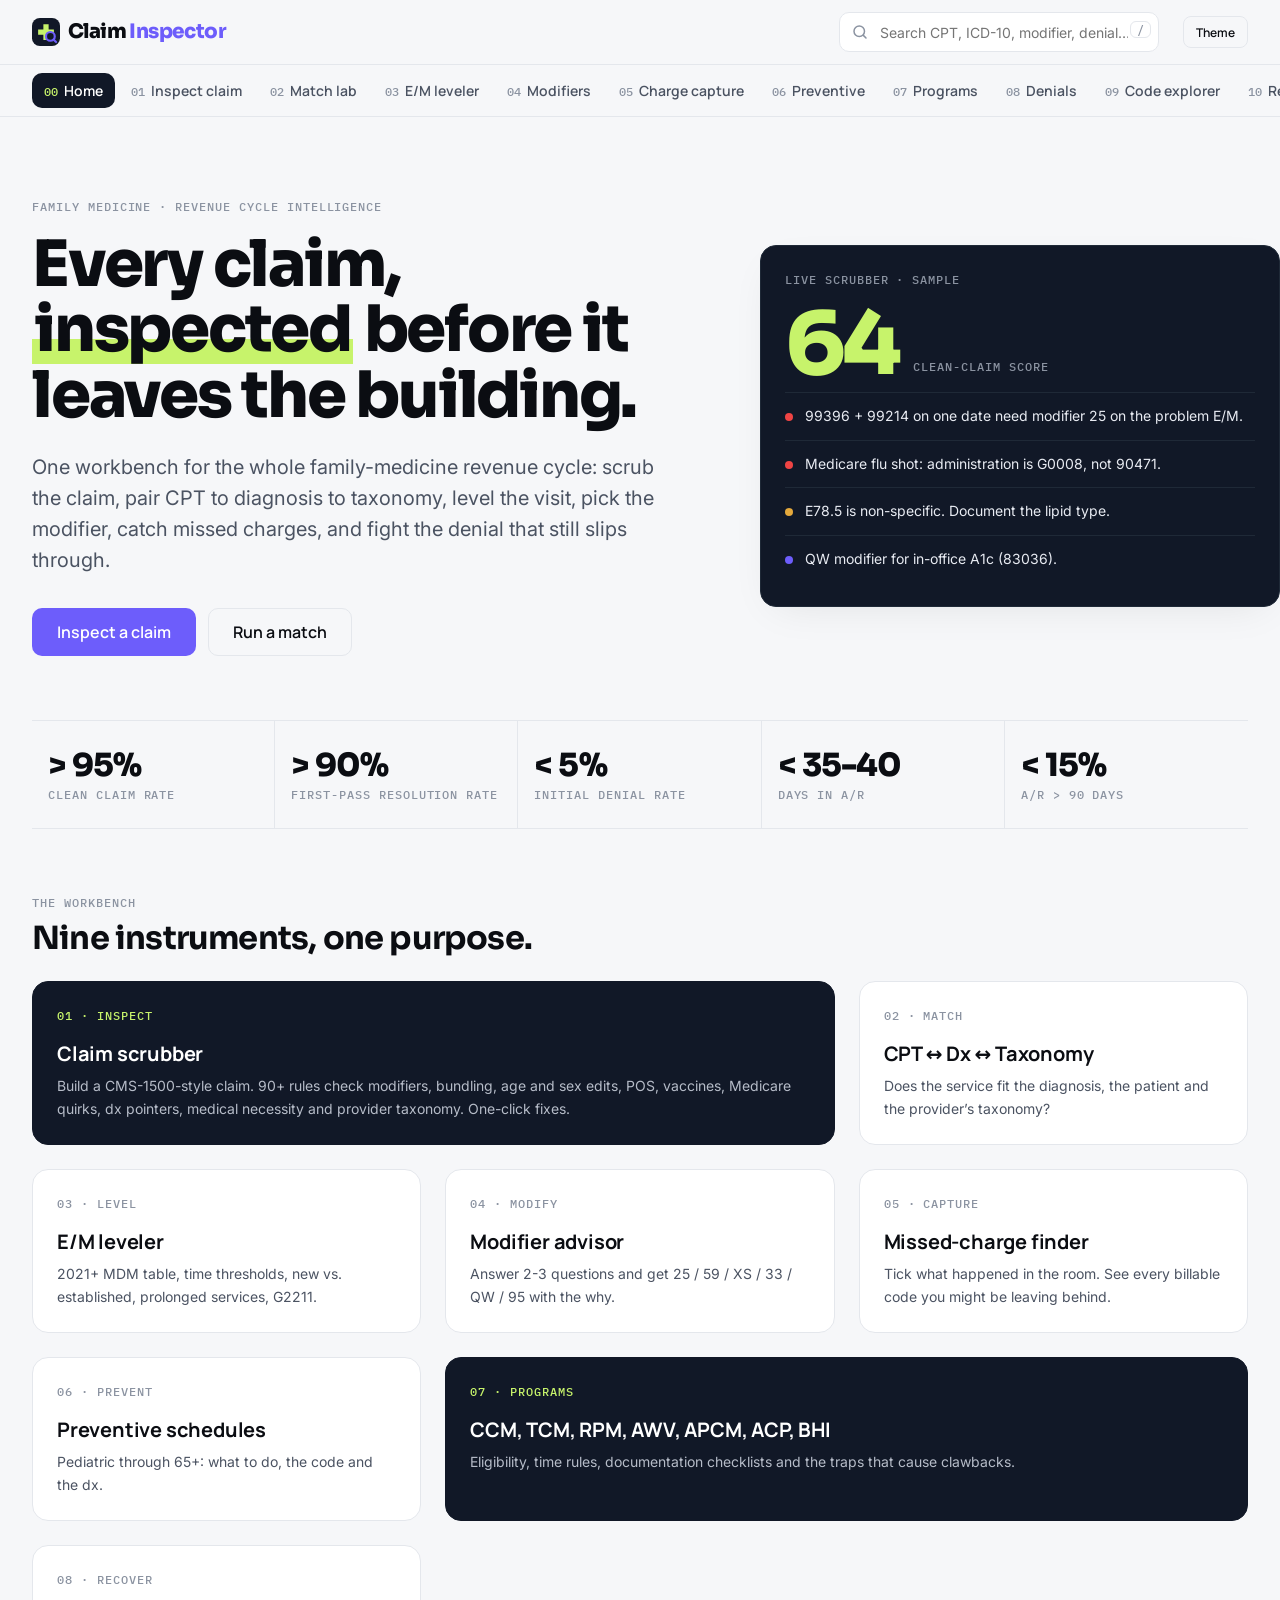
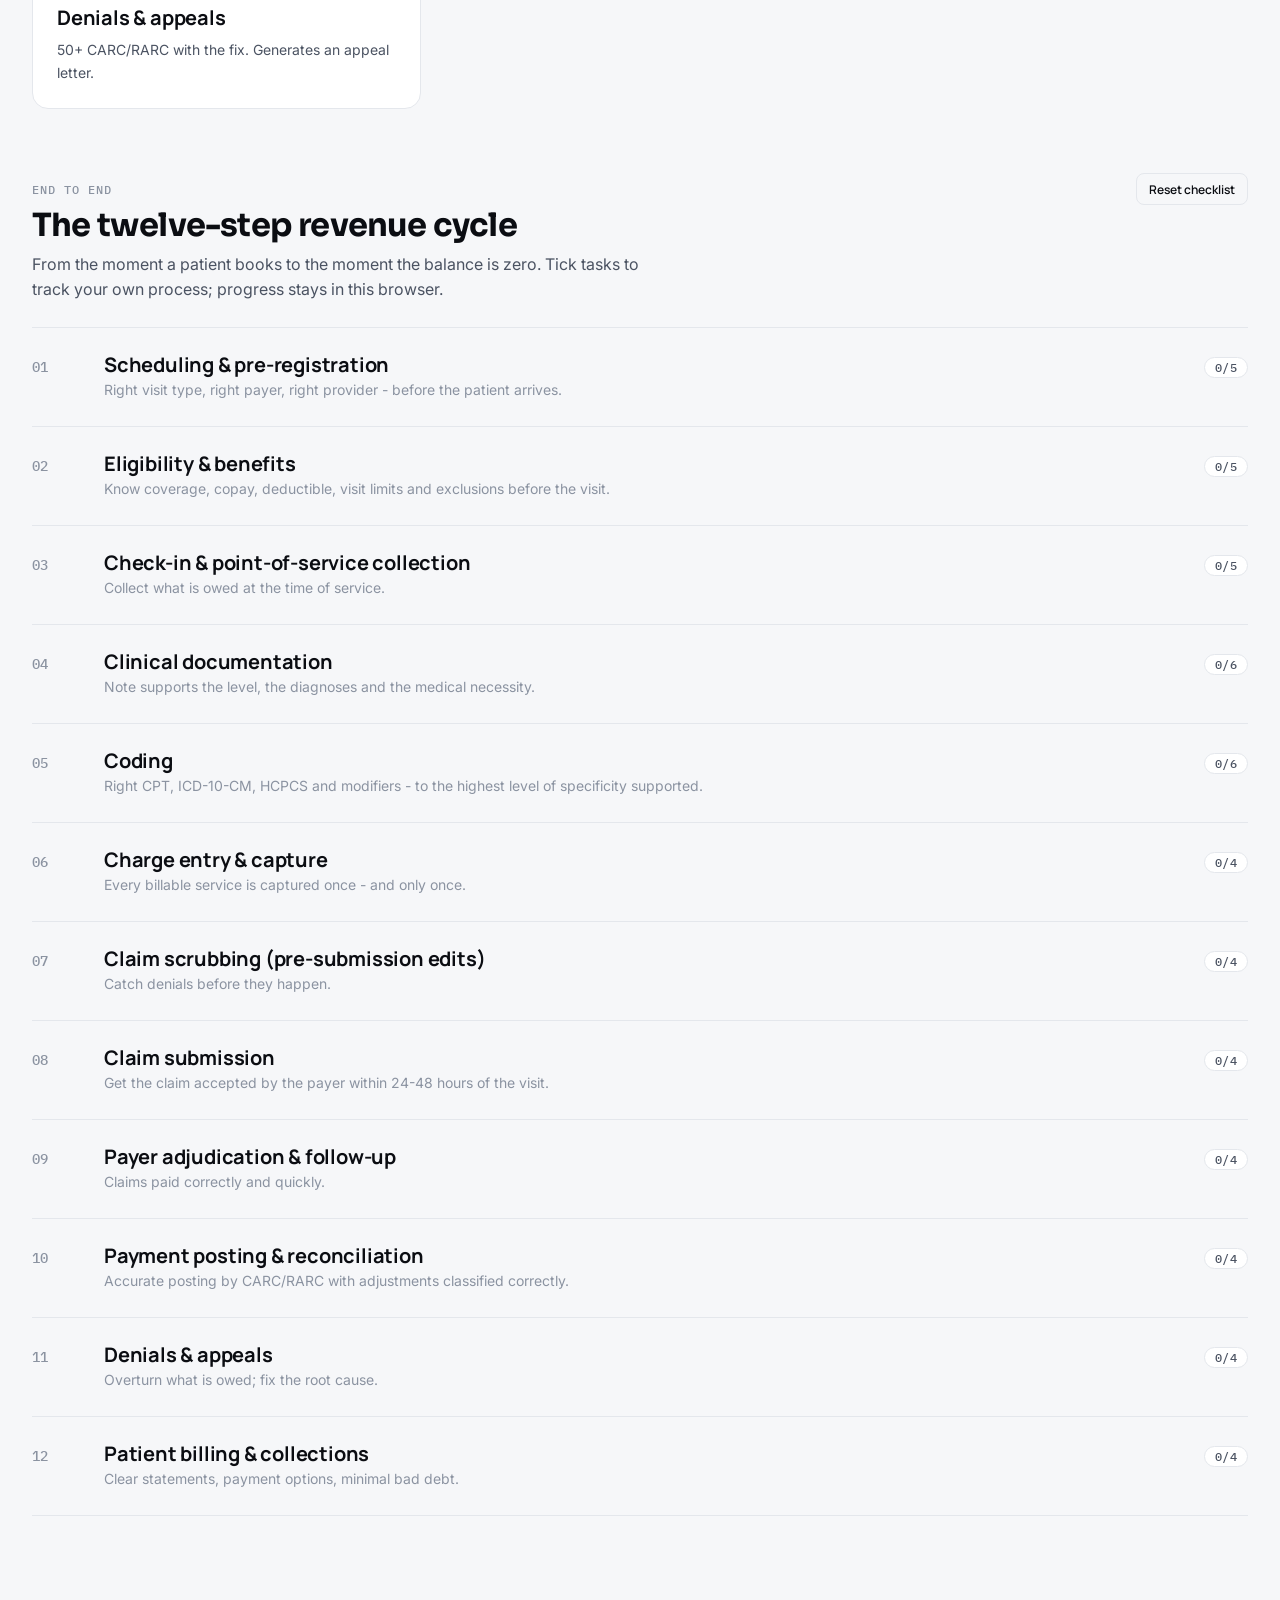
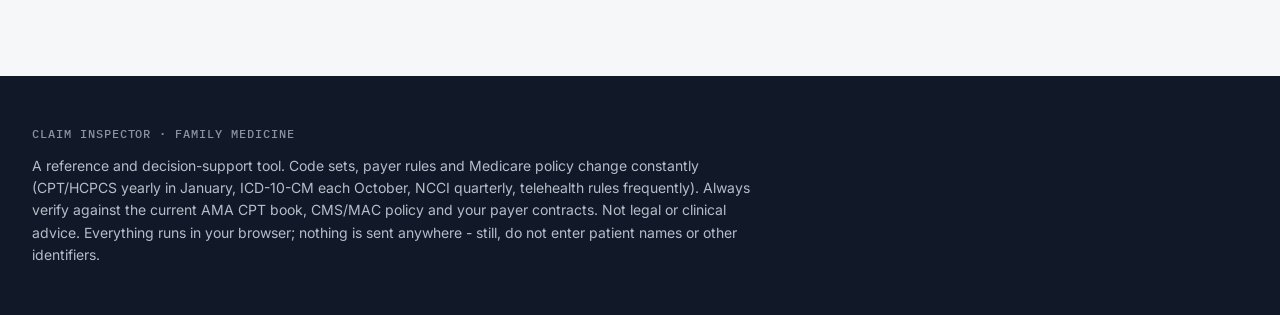
==== claim-inspector/index.html @ 1f3103d4 "Add Claim Inspector: family-medicine RCM workbench Offline web app with claim scrubber, CPT/ICD-10/t" ====
<!doctype html>
<html lang="en">
<head>
<meta charset="utf-8">
<meta name="viewport" content="width=device-width, initial-scale=1">
<title>Claim Inspector - Family Medicine Revenue Cycle Intelligence</title>
<meta name="description" content="Offline family-medicine coding and RCM workbench: claim scrubber, CPT-Dx-taxonomy match, E/M leveler, modifier advisor, denials, preventive and care-management playbooks.">
<link rel="preconnect" href="https://fonts.googleapis.com">
<link rel="preconnect" href="https://fonts.gstatic.com" crossorigin>
<link href="https://fonts.googleapis.com/css2?family=Sora:wght@700;800&family=Manrope:wght@600;700&family=Inter:wght@400;500&family=IBM+Plex+Mono:wght@500&display=swap" rel="stylesheet">
<link rel="stylesheet" href="styles.css">
</head>
<body>
<header class="top">
  <div class="wrap">
    <a class="brand" href="#/" aria-label="Claim Inspector home">
      <svg viewBox="0 0 32 32" fill="none" aria-hidden="true"><rect width="32" height="32" rx="9" fill="#111827"/><path d="M13 7h6v6h6v6h-6v6h-6v-6H7v-6h6z" fill="#C7F36B"/><circle cx="21" cy="21" r="5" fill="#111827" stroke="#6D5DFB" stroke-width="2.5"/><path d="m24.5 24.5 3 3" stroke="#6D5DFB" stroke-width="2.5" stroke-linecap="round"/></svg>
      <span>Claim <em>Inspector</em></span>
    </a>
    <form class="search" id="gsearch" role="search">
      <svg viewBox="0 0 24 24" fill="none" stroke="currentColor" stroke-width="2" stroke-linecap="round"><circle cx="11" cy="11" r="7"/><path d="m20 20-3.5-3.5"/></svg>
      <input id="gq" type="search" placeholder="Search CPT, ICD-10, modifier, denial…" aria-label="Search everything" autocomplete="off">
      <kbd>/</kbd>
    </form>
    <button class="btn ghost sm" id="theme" type="button" aria-label="Toggle theme">Theme</button>
  </div>
</header>
<nav class="nav" aria-label="Primary"><div class="wrap" id="nav"></div></nav>
<main><div class="wrap" id="view"></div></main>
<footer class="footer">
  <div class="wrap">
    <div class="mono" style="color:#8B93A1">Claim Inspector · Family Medicine</div>
    <p class="small" style="max-width:720px;margin:12px 0 0">A reference and decision-support tool. Code sets, payer rules and Medicare policy change constantly (CPT/HCPCS yearly in January, ICD-10-CM each October, NCCI quarterly, telehealth rules frequently). Always verify against the current AMA CPT book, CMS/MAC policy and your payer contracts. Not legal or clinical advice. Everything runs in your browser; nothing is sent anywhere - still, do not enter patient names or other identifiers.</p>
  </div>
</footer>
<script src="data/cpt.js"></script>
<script src="data/icd.js"></script>
<script src="data/modifiers.js"></script>
<script src="data/reference.js"></script>
<script src="engine.js"></script>
<script src="app.js"></script>
</body>
</html>
---- claim-inspector/styles.css ----
/* Claim Inspector - "Quietly Bold": Midnight + Electric, Soft Precision components, 4px rhythm. */
:root {
  --ink: #0B0D12; --midnight: #111827; --cloud: #F6F7F9; --white: #FFFFFF;
  --violet: #6D5DFB; --violet-d: #5748E8; --violet-t: #EFEDFF; --lime: #C7F36B; --red: #EF4444; --red-t: #FEECEC;
  --amber: #B7791F; --amber-t: #FBF3E0; --muted: #8B93A1; --border: #E4E7EC;
  --bg: var(--cloud); --surface: var(--white); --text: var(--ink); --text-2: #4B5362; --soft: #FAFBFC;
  --shadow: 0 12px 40px -16px rgba(11, 13, 18, .10); --shadow-h: 0 18px 48px -16px rgba(11, 13, 18, .16);
  --s1: 4px; --s2: 8px; --s3: 12px; --s4: 16px; --s6: 24px; --s8: 32px; --s10: 40px; --s12: 48px; --s16: 64px; --s20: 80px; --s24: 96px; --s32: 128px;
  --gut: 32px;
  --f-display: 'Sora', system-ui, sans-serif; --f-head: 'Manrope', system-ui, sans-serif; --f-body: 'Inter', system-ui, sans-serif; --f-mono: 'IBM Plex Mono', ui-monospace, Menlo, monospace;
}
@media (prefers-color-scheme: dark) {
  :root:not([data-theme="light"]) {
    --bg: #0B0D12; --surface: #111827; --text: #F2F4F7; --text-2: #B6BCC8; --soft: #0F1522; --border: #232B3A; --violet-t: #1E1B45; --red-t: #3A1618; --amber-t: #33270F;
    --shadow: 0 12px 40px -16px rgba(0, 0, 0, .5); --shadow-h: 0 18px 48px -16px rgba(0, 0, 0, .6);
  }
}
:root[data-theme="dark"] {
  --bg: #0B0D12; --surface: #111827; --text: #F2F4F7; --text-2: #B6BCC8; --soft: #0F1522; --border: #232B3A; --violet-t: #1E1B45; --red-t: #3A1618; --amber-t: #33270F;
  --shadow: 0 12px 40px -16px rgba(0, 0, 0, .5); --shadow-h: 0 18px 48px -16px rgba(0, 0, 0, .6);
}
@media (max-width: 1023px) { :root { --gut: 24px; } }
@media (max-width: 639px) { :root { --gut: 20px; } }

* { box-sizing: border-box; }
html { scroll-behavior: smooth; }
body { margin: 0; background: var(--bg); color: var(--text); font: 400 16px/1.6 var(--f-body); -webkit-font-smoothing: antialiased; }
a { color: var(--violet); text-decoration: none; }
a:hover { text-decoration: underline; }
h1, h2, h3, h4 { margin: 0; font-family: var(--f-head); }
button, input, select, textarea { font: inherit; color: inherit; }
::selection { background: var(--lime); color: var(--ink); }
:focus-visible { outline: 2px solid var(--violet); outline-offset: 2px; }

.wrap { max-width: 1280px; margin: 0 auto; padding: 0 var(--gut); }
.grid { display: grid; grid-template-columns: repeat(12, 1fr); gap: var(--gut); }
.c4 { grid-column: span 4; } .c5 { grid-column: span 5; } .c6 { grid-column: span 6; } .c7 { grid-column: span 7; } .c8 { grid-column: span 8; } .c12 { grid-column: span 12; } .c3 { grid-column: span 3; }
@media (max-width: 1023px) { .c3, .c4, .c5, .c6, .c7, .c8 { grid-column: span 12; } }

/* Type */
.display { font-family: var(--f-display); font-weight: 800; letter-spacing: -.035em; line-height: 1.02; font-size: clamp(40px, 6.4vw, 64px); }
.h2 { font-family: var(--f-display); font-weight: 700; font-size: clamp(24px, 3.4vw, 32px); letter-spacing: -.025em; line-height: 1.15; }
.h3 { font-family: var(--f-head); font-weight: 700; font-size: 20px; line-height: 1.3; letter-spacing: -.01em; }
.h4 { font-family: var(--f-head); font-weight: 600; font-size: 16px; }
.lede { font-size: 20px; line-height: 1.55; color: var(--text-2); max-width: 640px; }
.measure { max-width: 680px; }
.mono { font-family: var(--f-mono); font-weight: 500; font-size: 12px; letter-spacing: .08em; text-transform: uppercase; color: var(--muted); }
.mono.inline { text-transform: none; letter-spacing: .02em; font-size: 12px; }
.muted { color: var(--muted); } .small { font-size: 14px; } .xs { font-size: 12px; }
.code { font-family: var(--f-mono); font-weight: 500; font-size: 14px; letter-spacing: .01em; }

/* Header */
.top { position: sticky; top: 0; z-index: 30; background: color-mix(in srgb, var(--bg) 92%, transparent); backdrop-filter: blur(8px); border-bottom: 1px solid var(--border); }
.top .wrap { display: flex; align-items: center; gap: var(--s6); height: 64px; }
.brand { display: flex; align-items: center; gap: var(--s2); font-family: var(--f-display); font-weight: 800; font-size: 20px; letter-spacing: -.03em; color: var(--text); white-space: nowrap; }
.brand:hover { text-decoration: none; }
.brand svg { width: 28px; height: 28px; }
.brand em { font-style: normal; color: var(--violet); }
.search { margin-left: auto; position: relative; width: min(320px, 38vw); }
.search input { width: 100%; height: 40px; padding: 0 var(--s4) 0 40px; border: 1px solid var(--border); border-radius: 10px; background: var(--surface); outline: none; font-size: 14px; }
.search input:focus { border-color: var(--violet); box-shadow: 0 0 0 4px color-mix(in srgb, var(--violet) 14%, transparent); }
.search svg { position: absolute; left: 12px; top: 11px; width: 18px; height: 18px; color: var(--muted); }
.search kbd { position: absolute; right: 8px; top: 9px; font: 500 12px var(--f-mono); color: var(--muted); border: 1px solid var(--border); border-radius: 6px; padding: 0 6px; }
.nav { border-bottom: 1px solid var(--border); background: var(--bg); }
.nav .wrap { display: flex; gap: var(--s1); overflow-x: auto; scrollbar-width: none; padding-top: var(--s2); padding-bottom: var(--s2); }
.nav a { padding: var(--s2) var(--s3); border-radius: 10px; color: var(--text-2); font: 600 14px var(--f-head); white-space: nowrap; transition: background .15s, color .15s; }
.nav a:hover { background: var(--surface); color: var(--text); text-decoration: none; }
.nav a[aria-current="page"] { background: var(--midnight); color: #fff; }
.nav a .n { font: 500 12px var(--f-mono); color: var(--muted); margin-right: 6px; }
.nav a[aria-current="page"] .n { color: var(--lime); }

main { padding: var(--s12) 0 var(--s24); min-height: 70vh; }
section.block { margin-top: var(--s16); }
.sec-head { display: flex; align-items: baseline; justify-content: space-between; gap: var(--s6); margin-bottom: var(--s6); flex-wrap: wrap; }
.sec-head p { margin: var(--s2) 0 0; color: var(--text-2); max-width: 640px; }
.page-head { margin-bottom: var(--s12); }
.page-head h1 { font-family: var(--f-display); font-weight: 800; font-size: clamp(32px, 5vw, 48px); letter-spacing: -.035em; line-height: 1.05; margin: var(--s3) 0 var(--s4); }
.page-head p { color: var(--text-2); font-size: 18px; max-width: 680px; margin: 0; }

/* Cards & surfaces */
.card { background: var(--surface); border: 1px solid var(--border); border-radius: 16px; padding: var(--s6); box-shadow: var(--shadow); }
.card.flat { box-shadow: none; }
.card.dark { background: var(--midnight); color: #E8EBF2; border-color: #1F2937; }
.card.dark .muted, .card.dark .mono { color: #8B93A1; }
.card.tight { padding: var(--s4); }
.stack > * + * { margin-top: var(--s4); } .stack-lg > * + * { margin-top: var(--s6); } .stack-sm > * + * { margin-top: var(--s2); }
.row { display: flex; gap: var(--s3); align-items: center; flex-wrap: wrap; }
.row.between { justify-content: space-between; }
.rule { border: 0; border-top: 1px solid var(--border); margin: var(--s6) 0; }

/* Buttons & inputs */
.btn { display: inline-flex; align-items: center; justify-content: center; gap: var(--s2); height: 40px; padding: 0 var(--s4); border-radius: 10px; border: 1px solid transparent; font: 600 14px var(--f-head); cursor: pointer; transition: transform .15s, box-shadow .15s, background .15s; text-decoration: none; white-space: nowrap; }
.btn:hover { transform: translateY(-1px); box-shadow: var(--shadow-h); text-decoration: none; }
.btn:active { transform: translateY(0); box-shadow: 0 0 0 4px color-mix(in srgb, var(--violet) 24%, transparent) inset; }
.btn.primary { background: var(--violet); color: #fff; } .btn.primary:hover { background: var(--violet-d); }
.btn.ghost { background: transparent; border-color: var(--border); color: var(--text); } .btn.ghost:hover { background: var(--surface); }
.btn.lime { background: var(--lime); color: var(--ink); }
.btn.sm { height: 32px; padding: 0 var(--s3); font-size: 12px; border-radius: 8px; }
.btn.lg { height: 48px; padding: 0 var(--s6); font-size: 16px; }
.btn.danger { color: var(--red); border-color: color-mix(in srgb, var(--red) 40%, var(--border)); background: transparent; }
label.f { display: block; }
label.f > span { display: block; font: 500 12px var(--f-mono); letter-spacing: .06em; text-transform: uppercase; color: var(--muted); margin-bottom: var(--s1); }
.in, select.in, textarea.in { width: 100%; height: 40px; padding: 0 var(--s3); border: 1px solid var(--border); border-radius: 10px; background: var(--soft); outline: none; font-size: 14px; transition: border-color .15s, box-shadow .15s, background .15s; }
textarea.in { height: auto; padding: var(--s3); line-height: 1.5; }
.in:focus { background: var(--surface); border-color: var(--violet); box-shadow: 0 0 0 4px color-mix(in srgb, var(--violet) 14%, transparent); }
.in.mono-in { font-family: var(--f-mono); letter-spacing: .02em; text-transform: uppercase; }
.in.bad { border-color: var(--red); background: var(--red-t); }
.fields { display: grid; gap: var(--s3); grid-template-columns: repeat(auto-fit, minmax(140px, 1fr)); }
.pill { display: inline-flex; align-items: center; gap: 6px; padding: 2px 10px; border-radius: 999px; font: 500 12px var(--f-mono); letter-spacing: .04em; border: 1px solid var(--border); color: var(--text-2); background: var(--surface); white-space: nowrap; }
.pill.violet { background: var(--violet-t); color: var(--violet); border-color: transparent; }
.pill.lime { background: var(--lime); color: var(--ink); border-color: transparent; }
.pill.red { background: var(--red-t); color: var(--red); border-color: transparent; }
.pill.amber { background: var(--amber-t); color: var(--amber); border-color: transparent; }
.pill.dark { background: var(--midnight); color: #fff; border-color: transparent; }
.chips { display: flex; flex-wrap: wrap; gap: var(--s2); }
.chip { cursor: pointer; border: 1px solid var(--border); background: var(--surface); border-radius: 999px; padding: 6px 14px; font: 600 13px var(--f-head); color: var(--text-2); transition: all .15s; }
.chip:hover { border-color: var(--violet); color: var(--violet); }
.chip[aria-pressed="true"] { background: var(--midnight); color: #fff; border-color: var(--midnight); }

/* Hero */
.hero { padding-top: var(--s8); }
.hero .display .hl { background: linear-gradient(transparent 62%, var(--lime) 62%, var(--lime) 92%, transparent 92%); padding: 0 2px; color: var(--ink); }
:root[data-theme="dark"] .hero .display .hl, .dark-scheme .hero .display .hl { color: var(--ink); }
.hero-aside { margin-top: var(--s12); margin-right: calc(-1 * var(--s8)); }
@media (max-width: 1023px) { .hero-aside { margin-right: 0; margin-top: var(--s8); } }
.statstrip { display: grid; grid-template-columns: repeat(auto-fit, minmax(160px, 1fr)); gap: 0; border-top: 1px solid var(--border); border-bottom: 1px solid var(--border); margin-top: var(--s16); }
.stat { padding: var(--s6) var(--s4); border-right: 1px solid var(--border); }
.stat:last-child { border-right: 0; }
.stat b { display: block; font: 800 32px var(--f-display); letter-spacing: -.03em; }
.mini-findings { font-size: 14px; }
.mini-findings li { display: flex; gap: var(--s3); padding: var(--s3) 0; border-top: 1px solid #1F2937; list-style: none; }
.mini-findings { padding: 0; margin: 0; }
.dot { width: 8px; height: 8px; border-radius: 50%; margin-top: 8px; flex: none; background: var(--muted); }
.dot.error { background: var(--red); } .dot.warn { background: #E5A93C; } .dot.info { background: var(--violet); } .dot.ok { background: var(--lime); }

/* Cycle */
.cycle { border-top: 1px solid var(--border); }
.step { border-bottom: 1px solid var(--border); }
.step > button { all: unset; box-sizing: border-box; cursor: pointer; display: grid; grid-template-columns: 56px 1fr auto; gap: var(--s4); align-items: baseline; width: 100%; padding: var(--s6) 0; }
.step > button:hover .h3 { color: var(--violet); }
.step > button:focus-visible { outline: 2px solid var(--violet); outline-offset: 2px; border-radius: 8px; }
.step .num { font: 500 14px var(--f-mono); color: var(--muted); }
.step .body { display: none; padding: 0 0 var(--s8) 72px; }
.step.open .body { display: grid; gap: var(--s8); grid-template-columns: 1fr 1fr; }
@media (max-width: 767px) { .step .body { padding-left: 0; grid-template-columns: 1fr; } .step > button { grid-template-columns: 40px 1fr; } .step > button .pill { display: none; } }
.check { display: flex; gap: var(--s3); align-items: flex-start; padding: var(--s2) 0; font-size: 14px; cursor: pointer; }
.check input { margin-top: 4px; accent-color: var(--violet); width: 16px; height: 16px; flex: none; }
ul.plain { list-style: none; padding: 0; margin: 0; }
ul.dash li { position: relative; padding-left: var(--s4); font-size: 14px; margin: var(--s2) 0; color: var(--text-2); }
ul.dash li::before { content: ""; position: absolute; left: 0; top: 11px; width: 8px; height: 1px; background: var(--red); }
.progress { height: 4px; background: var(--border); border-radius: 4px; overflow: hidden; width: 120px; }
.progress i { display: block; height: 100%; background: var(--violet); }

/* Tools grid */
.tools { display: grid; gap: var(--s6); grid-template-columns: repeat(12, 1fr); }
.tool { grid-column: span 4; display: block; color: inherit; padding: var(--s6); border: 1px solid var(--border); border-radius: 16px; background: var(--surface); transition: transform .18s, box-shadow .18s, border-color .18s; }
.tool:hover { transform: translateY(-2px); box-shadow: var(--shadow-h); border-color: var(--violet); text-decoration: none; }
.tool.wide { grid-column: span 8; background: var(--midnight); color: #fff; border-color: var(--midnight); }
.tool.wide .mono { color: var(--lime); }
.tool.wide p { color: #B6BCC8; }
.tool p { margin: var(--s2) 0 0; color: var(--text-2); font-size: 14px; }
.tool .mono { margin-bottom: var(--s4); display: block; }
@media (max-width: 1023px) { .tool, .tool.wide { grid-column: span 12; } }

/* Inspect */
.sticky { position: sticky; top: 120px; align-self: start; }
@media (max-width: 1023px) { .sticky { position: static; } }
.scorebox { display: flex; align-items: flex-end; gap: var(--s4); }
.score { font: 800 88px/0.9 var(--f-display); letter-spacing: -.05em; }
.score.good { color: var(--violet); } .score.bad { color: var(--red); } .card.dark .score.good { color: var(--lime); }
.issue { display: grid; grid-template-columns: 16px 1fr; gap: var(--s3); padding: var(--s4) 0; border-top: 1px solid var(--border); }
.issue:first-child { border-top: 0; }
.issue .dot { margin-top: 7px; }
.issue p { margin: 0; font-size: 14px; color: var(--text); }
.issue .meta { display: flex; gap: var(--s2); align-items: center; margin-top: var(--s2); flex-wrap: wrap; }
.table { width: 100%; border-collapse: collapse; font-size: 14px; }
.table th { text-align: left; font: 500 12px var(--f-mono); letter-spacing: .06em; text-transform: uppercase; color: var(--muted); padding: var(--s2) var(--s3); border-bottom: 1px solid var(--border); white-space: nowrap; }
.table td { padding: var(--s3); border-bottom: 1px solid var(--border); vertical-align: top; }
.table tr:hover td { background: var(--soft); }
.scroll-x { overflow-x: auto; }
.lines { display: grid; gap: var(--s3); }
.lrow { display: grid; grid-template-columns: 24px 96px 1fr 72px 56px 80px 32px; gap: var(--s2); align-items: center; }
.lrow.head span { font: 500 12px var(--f-mono); letter-spacing: .06em; text-transform: uppercase; color: var(--muted); }
.lrow .ix { font: 500 12px var(--f-mono); color: var(--muted); }
.drow { display: grid; grid-template-columns: 24px 120px 1fr 32px; gap: var(--s2); align-items: center; }
.ltr { width: 24px; height: 24px; border-radius: 6px; background: var(--midnight); color: #fff; font: 500 12px var(--f-mono); display: grid; place-items: center; }
.hint { font-size: 12px; color: var(--muted); grid-column: 2 / -1; margin-top: -4px; min-height: 0; }
@media (max-width: 767px) { .lrow { grid-template-columns: 1fr 1fr 1fr; } .lrow.head { display: none; } .lrow .ix { display: none; } .drow { grid-template-columns: 24px 1fr 32px; } .drow .hint { grid-column: 1 / -1; } }
.x { all: unset; cursor: pointer; width: 28px; height: 28px; border-radius: 8px; display: grid; place-items: center; color: var(--muted); }
.x:hover { background: var(--red-t); color: var(--red); }

/* Verdicts */
.verdict { display: grid; grid-template-columns: 40px 1fr; gap: var(--s4); padding: var(--s4) 0; border-top: 1px solid var(--border); }
.verdict:first-child { border-top: 0; }
.vmark { width: 32px; height: 32px; border-radius: 10px; display: grid; place-items: center; font: 700 14px var(--f-mono); background: var(--soft); border: 1px solid var(--border); }
.vmark.ok { background: var(--lime); color: var(--ink); border-color: transparent; } .vmark.bad { background: var(--red-t); color: var(--red); border-color: transparent; } .vmark.warn { background: var(--amber-t); color: var(--amber); border-color: transparent; }

/* Tree */
.opt { display: block; width: 100%; text-align: left; background: var(--surface); border: 1px solid var(--border); border-radius: 12px; padding: var(--s4); cursor: pointer; font: 500 15px var(--f-body); transition: all .15s; margin-top: var(--s3); }
.opt:hover { border-color: var(--violet); transform: translateY(-1px); box-shadow: var(--shadow); }
.result { background: var(--midnight); color: #fff; border-radius: 16px; padding: var(--s6); }
.result .modbig { font: 800 64px/1 var(--f-display); letter-spacing: -.04em; color: var(--lime); }
.modcard { padding: var(--s4) 0; border-top: 1px solid var(--border); display: grid; grid-template-columns: 72px 1fr; gap: var(--s4); }
.modcard .mc { font: 800 24px var(--f-display); letter-spacing: -.02em; color: var(--violet); }

/* Toast / misc */
.toast { position: fixed; bottom: var(--s6); left: 50%; transform: translateX(-50%); background: var(--midnight); color: #fff; padding: var(--s3) var(--s6); border-radius: 10px; font-size: 14px; z-index: 50; box-shadow: var(--shadow-h); }
.disclaimer { margin-top: var(--s24); padding-top: var(--s8); border-top: 1px solid var(--border); display: grid; grid-template-columns: 1fr 2fr; gap: var(--s8); }
@media (max-width: 767px) { .disclaimer { grid-template-columns: 1fr; } }
.footer { padding: var(--s12) 0; background: var(--midnight); color: #B6BCC8; margin-top: var(--s16); }
.footer a { color: var(--lime); }
.break-out { margin-left: calc(-1 * var(--s8)); }
@media (max-width: 1023px) { .break-out { margin-left: 0; } }
details.fold > summary { cursor: pointer; font: 600 14px var(--f-head); padding: var(--s3) 0; list-style: none; display: flex; justify-content: space-between; border-top: 1px solid var(--border); }
details.fold > summary::-webkit-details-marker { display: none; }
details.fold > summary::after { content: "+"; font-family: var(--f-mono); color: var(--muted); }
details.fold[open] > summary::after { content: "–"; }
details.fold .inner { padding: 0 0 var(--s4); }
mark { background: var(--lime); color: var(--ink); border-radius: 3px; padding: 0 2px; }
@media print { .top, .nav, .footer, .btn, .search { display: none !important; } body { background: #fff; } .card { box-shadow: none; } }
@media (prefers-reduced-motion: reduce) { * { transition: none !important; scroll-behavior: auto !important; } }
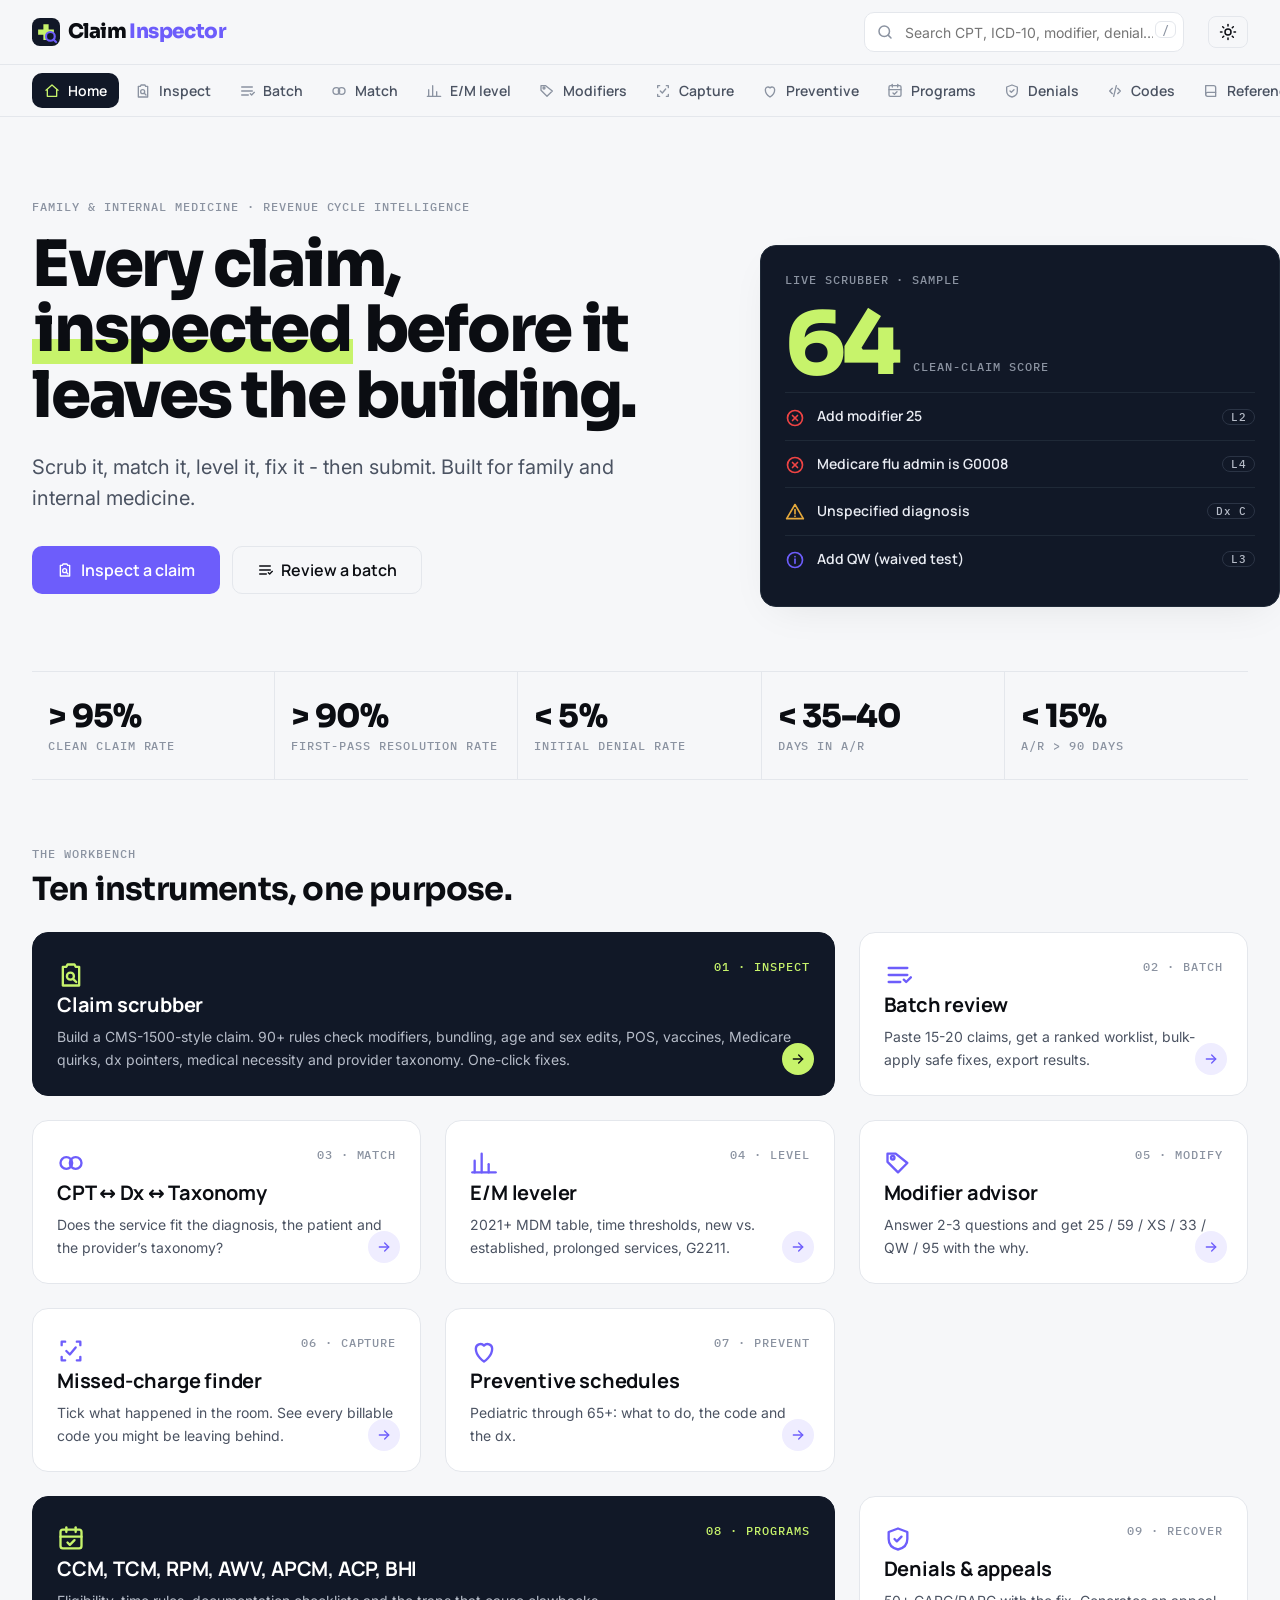
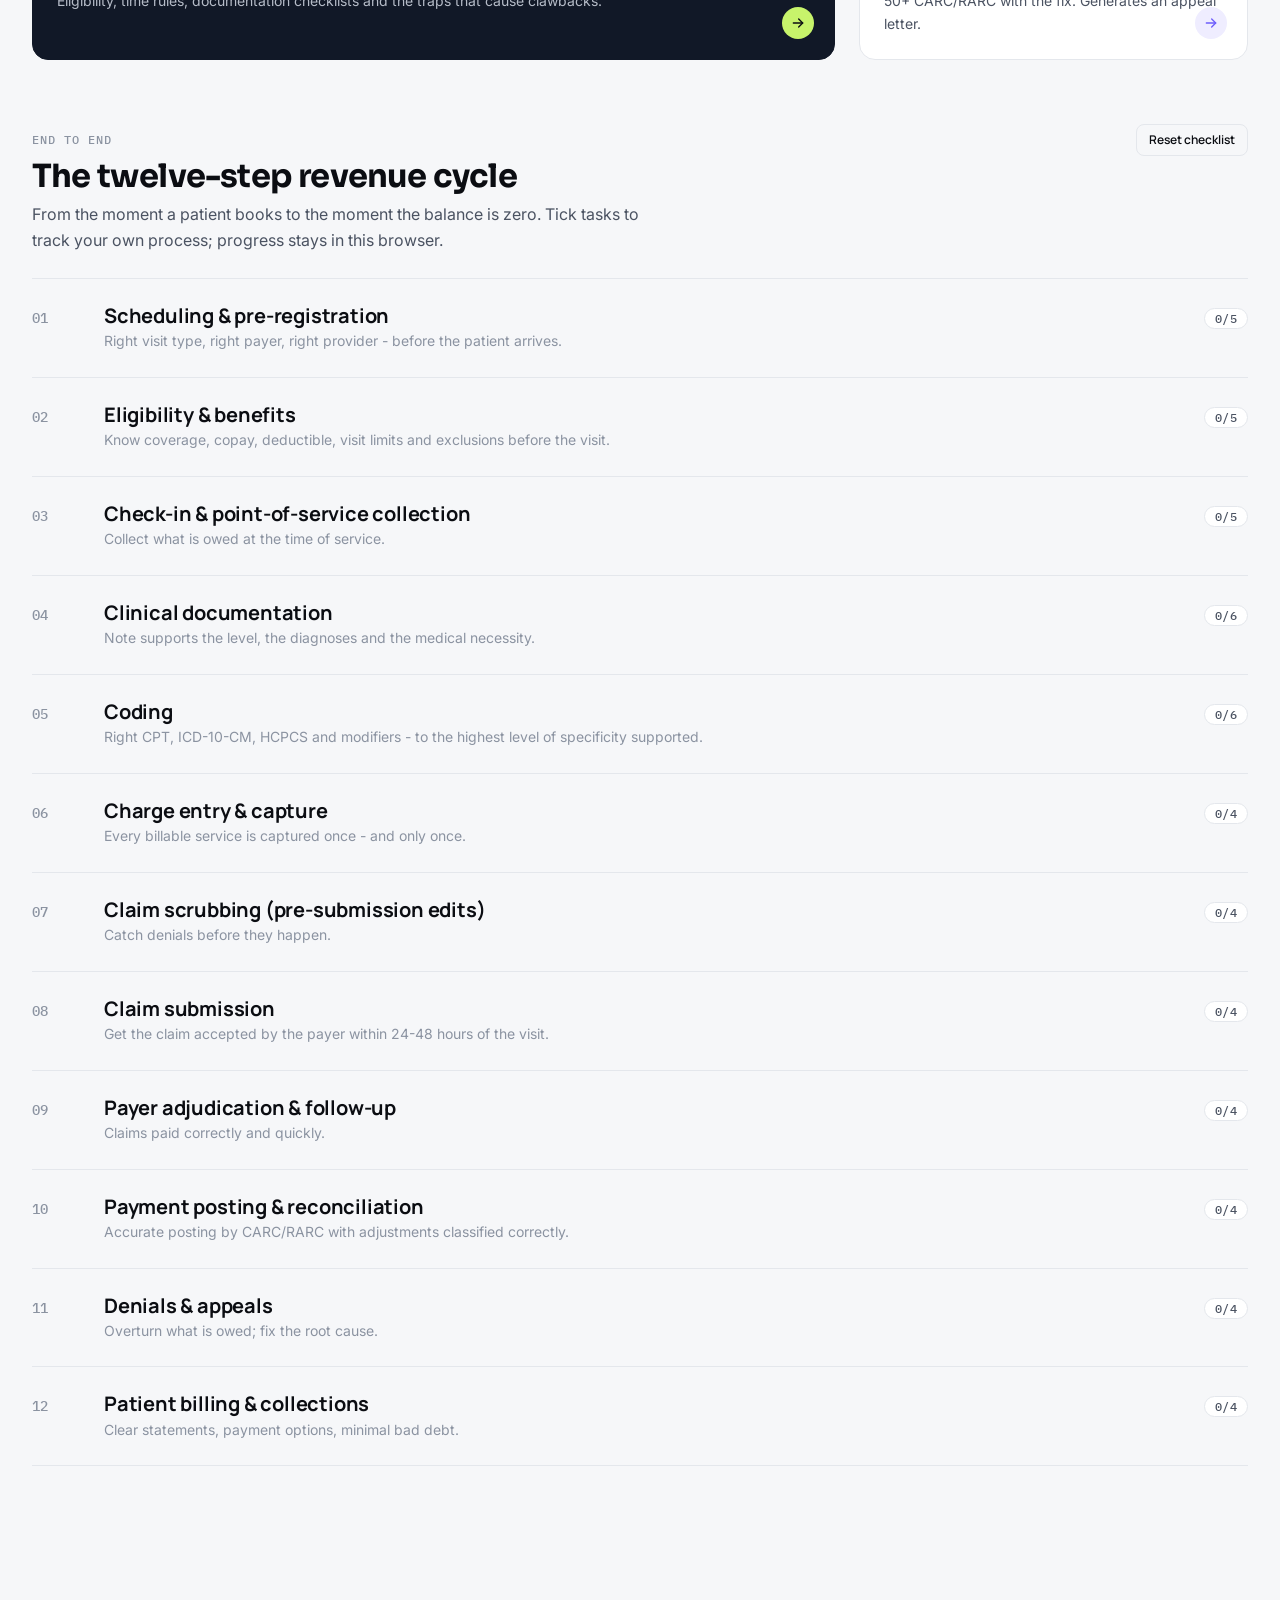
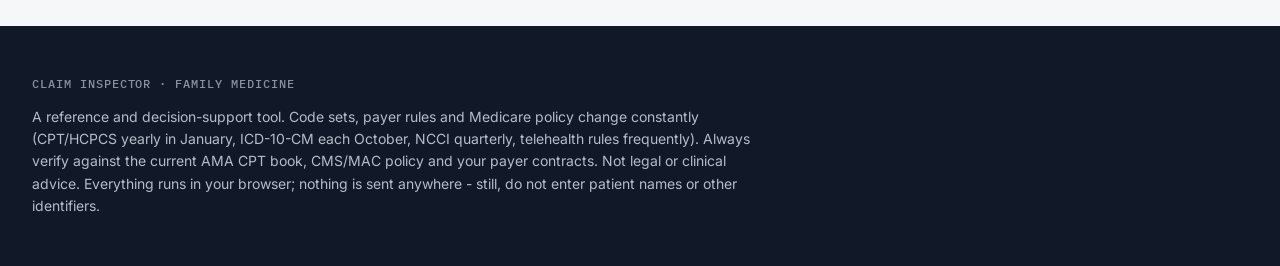
==== commit 5e607811: "Usability pass: icon kit, scannable findings with folded explanations, score gauge, visit templates," ====
--- a/claim-inspector/index.html
+++ b/claim-inspector/index.html
@@ -38,6 +38,7 @@
 <script src="data/modifiers.js"></script>
 <script src="data/reference.js"></script>
 <script src="engine.js"></script>
+<script src="ui-kit.js"></script>
 <script src="app.js"></script>
 </body>
 </html>
--- a/claim-inspector/styles.css
+++ b/claim-inspector/styles.css
@@ -219,3 +219,43 @@
 mark { background: var(--lime); color: var(--ink); border-radius: 3px; padding: 0 2px; }
 @media print { .top, .nav, .footer, .btn, .search { display: none !important; } body { background: #fff; } .card { box-shadow: none; } }
 @media (prefers-reduced-motion: reduce) { * { transition: none !important; scroll-behavior: auto !important; } }
+
+/* ---- Icon kit & scannable findings ---- */
+.ico { display: inline-flex; width: 18px; height: 18px; flex: none; vertical-align: middle; }
+.ico svg { width: 100%; height: 100%; }
+.ico.big { width: 28px; height: 28px; color: var(--violet); }
+.tool.wide .ico.big { color: var(--lime); }
+.ico.sev { width: 20px; height: 20px; margin-top: 2px; }
+.ico.sev.error { color: var(--red); } .ico.sev.warn { color: #E5A93C; } .ico.sev.info { color: var(--violet); } .ico.sev.ok { color: var(--lime); }
+.nav a { display: inline-flex; align-items: center; gap: 8px; }
+.nav a .ico { width: 16px; height: 16px; color: var(--muted); }
+.nav a[aria-current="page"] .ico { color: var(--lime); }
+.btn .ico { width: 16px; height: 16px; }
+#theme { width: 40px; padding: 0; } #theme .ico, #theme svg { width: 18px; height: 18px; }
+.tool { position: relative; }
+.tool .go { position: absolute; right: 20px; bottom: 20px; width: 32px; height: 32px; border-radius: 999px; display: grid; place-items: center; background: var(--violet-t); color: var(--violet); transition: transform .18s; }
+.tool .go .ico { width: 16px; height: 16px; }
+.tool:hover .go { transform: translateX(3px); }
+.tool.wide .go { background: var(--lime); color: var(--ink); }
+.issue { grid-template-columns: 20px 1fr; }
+.issue .ititle { all: unset; cursor: pointer; display: flex; gap: 8px; align-items: center; flex-wrap: wrap; font-size: 14px; }
+.issue .ititle b { font-family: var(--f-head); font-weight: 600; }
+.issue .ititle:hover b { color: var(--violet); }
+.issue .ititle:focus-visible { outline: 2px solid var(--violet); outline-offset: 2px; border-radius: 6px; }
+.issue .why { margin: 8px 0 0; font-size: 13px; color: var(--text-2); max-width: 60ch; }
+.issue.ondark { border-color: #1F2937; }
+.issue.ondark .ititle b { color: #F2F4F7; } .issue.ondark .ititle:hover b { color: var(--lime); }
+.issue.ondark .why { color: #B6BCC8; }
+.pill.where { padding: 0 8px; font-size: 11px; }
+.card.dark .pill.where { border-color: #2B3445; background: transparent; color: #B6BCC8; }
+.mini-findings li { align-items: center; }
+.mini-findings b { font-family: var(--f-head); font-weight: 600; font-size: 14px; }
+.gauge { position: relative; flex: none; }
+.gauge svg { width: 100%; height: 100%; }
+.gauge .gv { position: absolute; inset: 0; display: grid; place-items: center; font: 800 32px var(--f-display); letter-spacing: -.04em; color: #fff; }
+.tiles { display: grid; gap: 12px; grid-template-columns: repeat(auto-fill, minmax(150px, 1fr)); }
+.tile { all: unset; box-sizing: border-box; cursor: pointer; display: flex; flex-direction: column; gap: 6px; padding: 16px; border: 1px solid var(--border); border-radius: 16px; background: var(--surface); transition: transform .15s, box-shadow .15s, border-color .15s; }
+.tile:hover { transform: translateY(-2px); box-shadow: var(--shadow-h); border-color: var(--violet); }
+.tile:focus-visible { outline: 2px solid var(--violet); outline-offset: 2px; }
+.tile b { font: 600 14px var(--f-head); margin-top: 4px; }
+.tile .ico.big { width: 24px; height: 24px; }
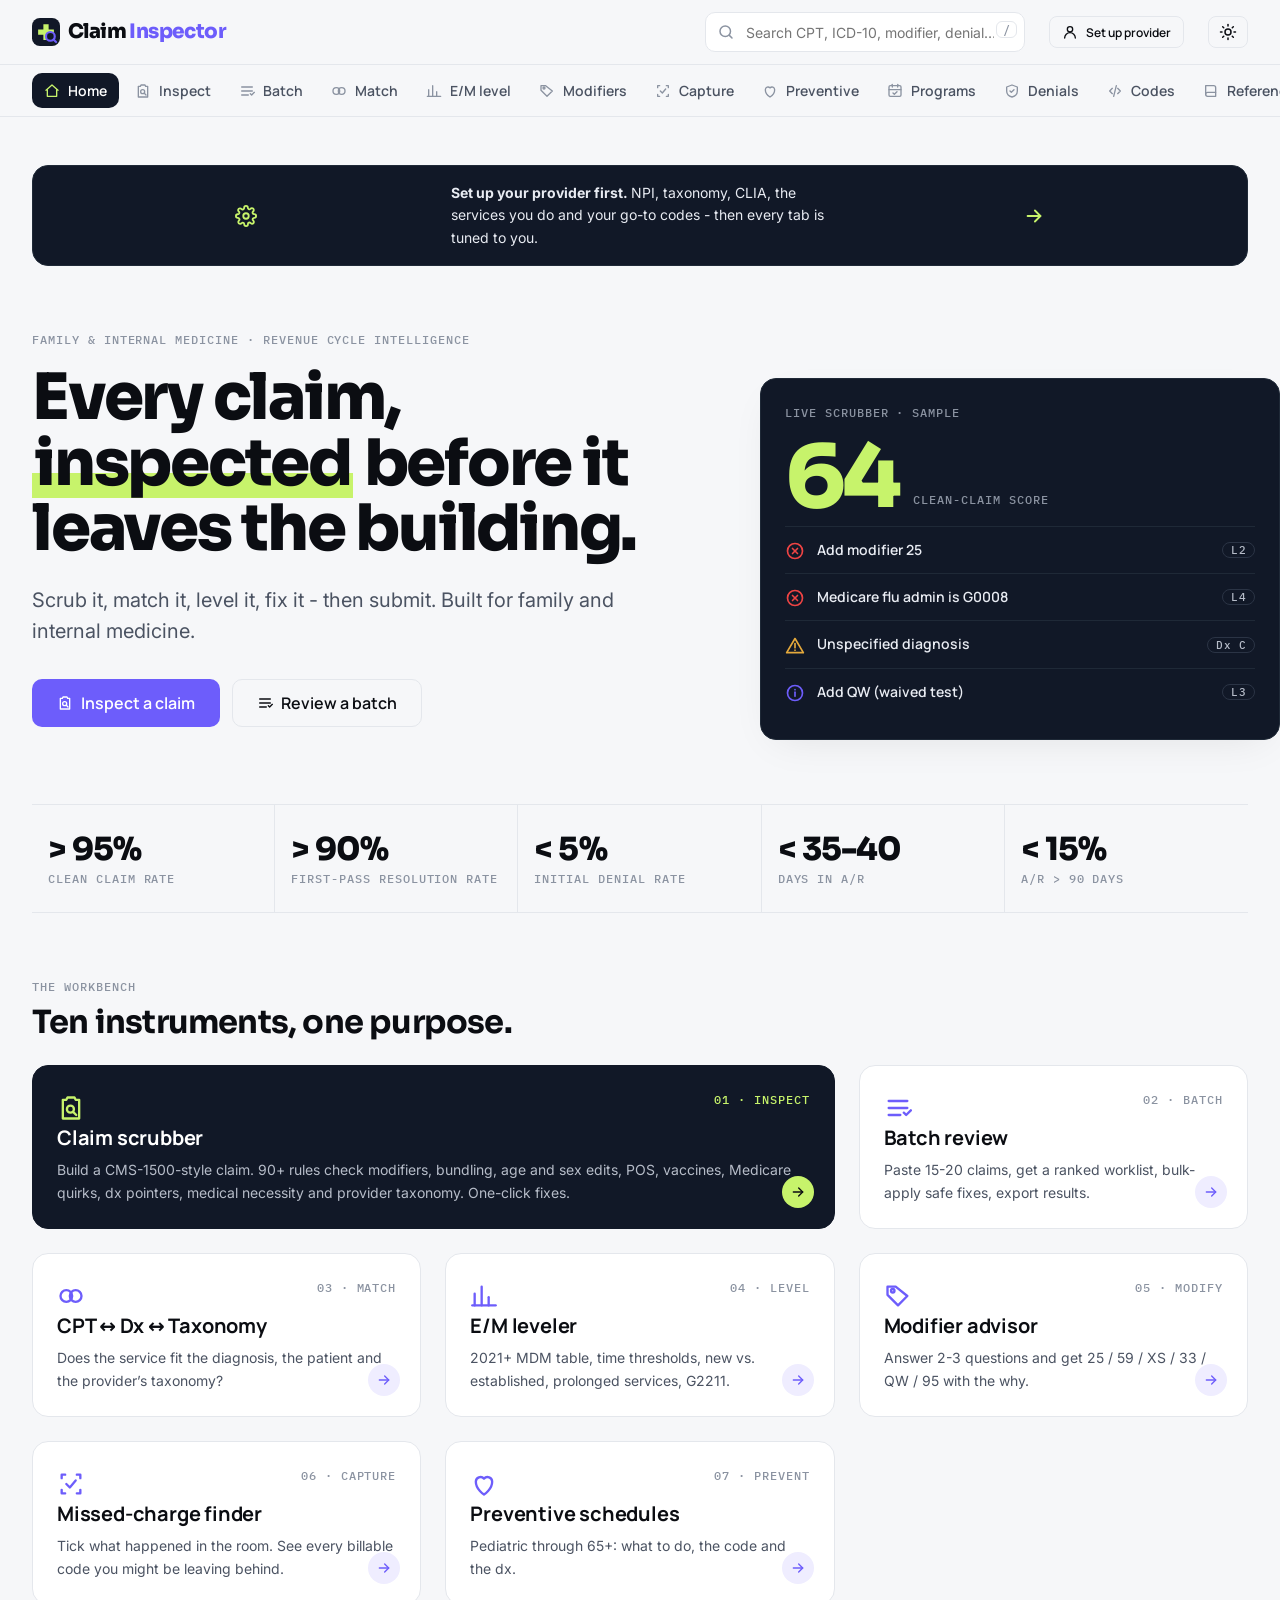
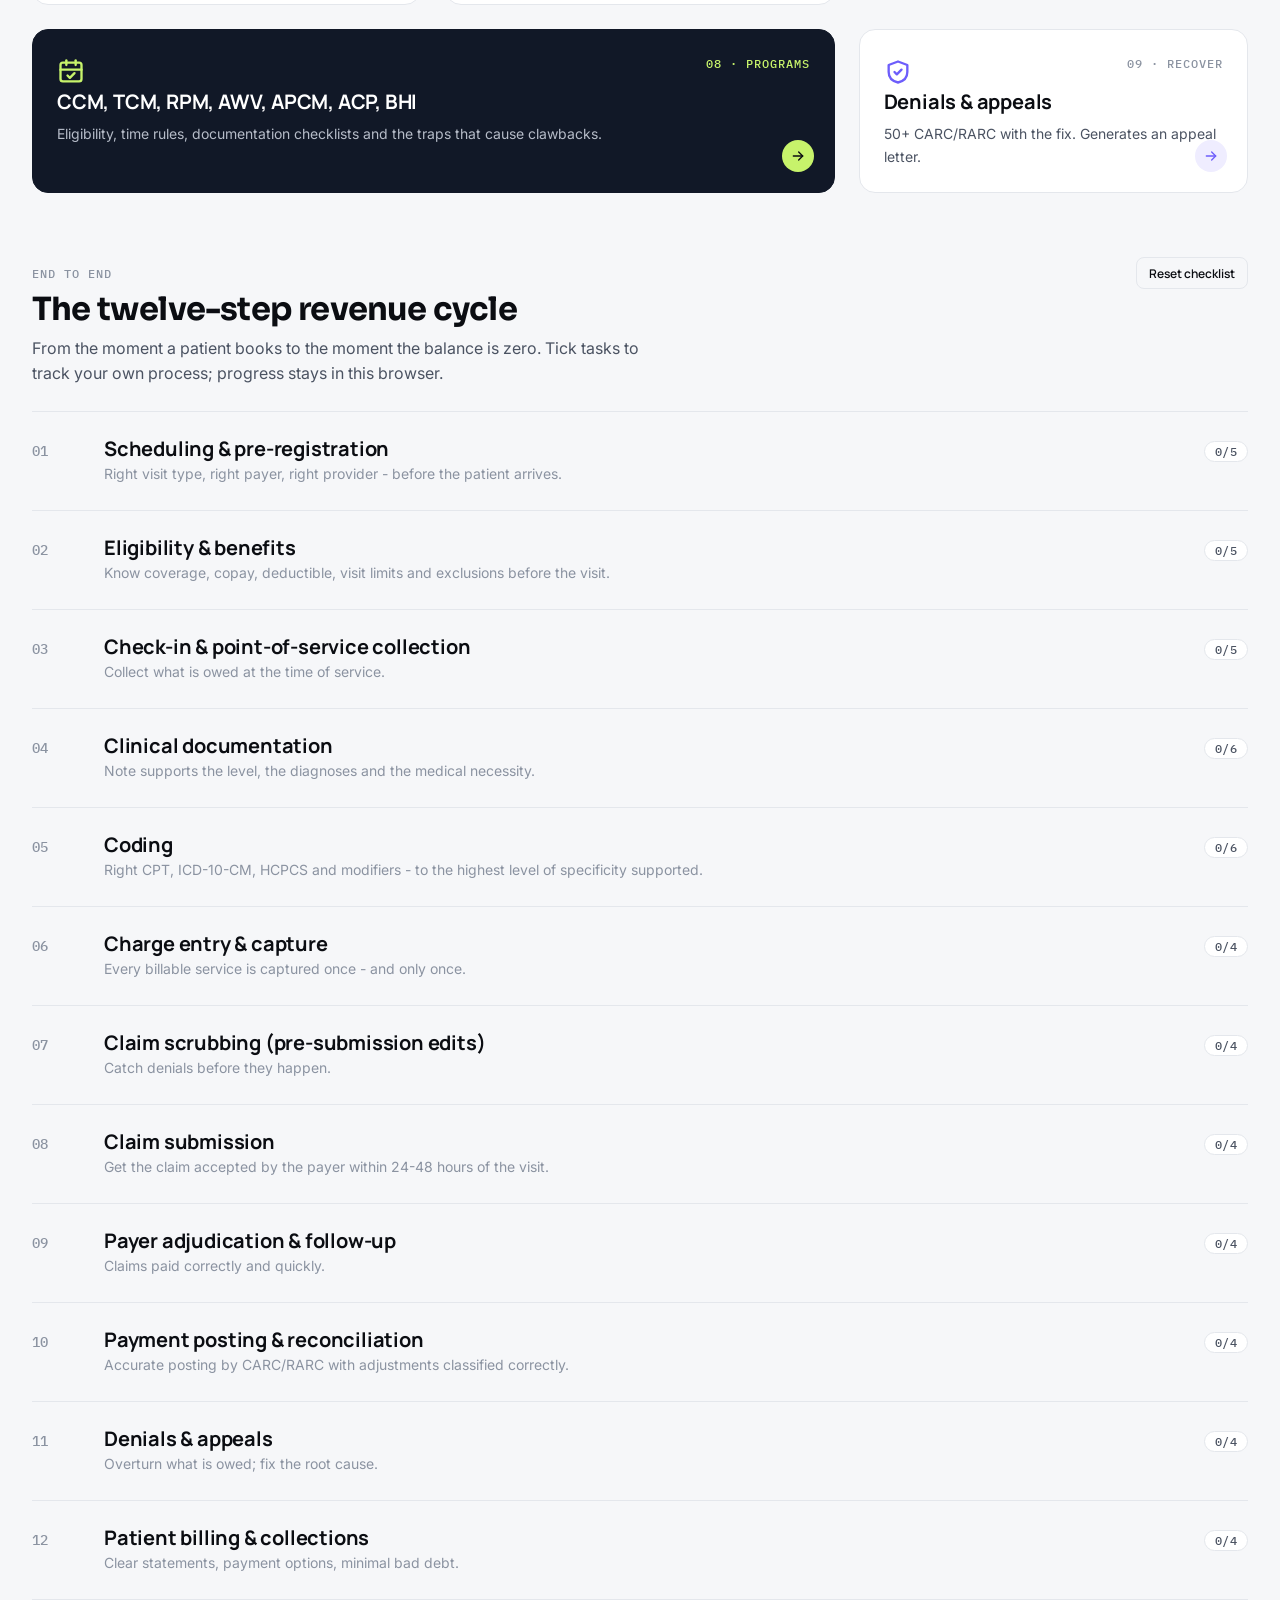
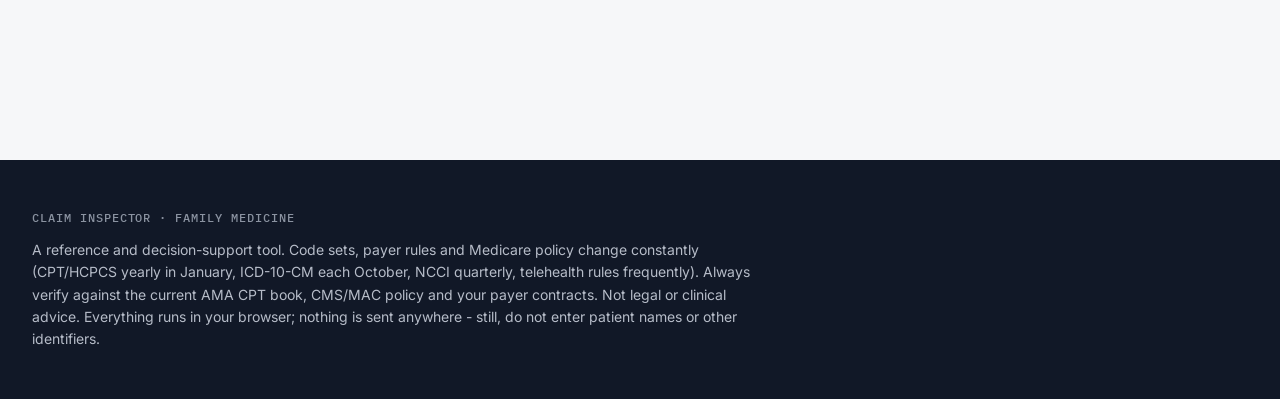
==== commit f19b1aa1: "Add provider setup: profile-driven defaults, service catalogue, NPI/CLIA/scope rules Co-Authored-By:" ====
--- a/claim-inspector/index.html
+++ b/claim-inspector/index.html
@@ -22,6 +22,7 @@
       <input id="gq" type="search" placeholder="Search CPT, ICD-10, modifier, denial…" aria-label="Search everything" autocomplete="off">
       <kbd>/</kbd>
     </form>
+    <span id="who"></span>
     <button class="btn ghost sm" id="theme" type="button" aria-label="Toggle theme">Theme</button>
   </div>
 </header>
--- a/claim-inspector/styles.css
+++ b/claim-inspector/styles.css
@@ -259,3 +259,19 @@
 .tile:focus-visible { outline: 2px solid var(--violet); outline-offset: 2px; }
 .tile b { font: 600 14px var(--f-head); margin-top: 4px; }
 .tile .ico.big { width: 24px; height: 24px; }
+
+/* ---- Provider setup ---- */
+.who { max-width: 220px; overflow: hidden; text-overflow: ellipsis; }
+.banner { display: flex; align-items: center; gap: 16px; padding: 16px 24px; margin-bottom: 32px; border-radius: 16px; background: var(--midnight); color: #E8EBF2; border: 1px solid #1F2937; }
+.banner:hover { text-decoration: none; box-shadow: var(--shadow-h); }
+.banner .ico { color: var(--lime); width: 22px; height: 22px; }
+.banner span { flex: 1; font-size: 14px; }
+.svcgrid { display: grid; gap: 8px; grid-template-columns: repeat(auto-fill, minmax(210px, 1fr)); }
+.svc { all: unset; box-sizing: border-box; cursor: pointer; display: flex; align-items: center; gap: 10px; padding: 10px 12px; border: 1px solid var(--border); border-radius: 10px; background: var(--surface); font: 500 13px var(--f-body); color: var(--text-2); transition: all .15s; }
+.svc .ico { color: var(--muted); }
+.svc:hover { border-color: var(--violet); }
+.svc[aria-pressed="true"] { background: var(--violet-t); border-color: transparent; color: var(--text); }
+.svc[aria-pressed="true"] .ico { color: var(--violet); }
+.svc[disabled] { cursor: default; opacity: .7; }
+.svc:focus-visible { outline: 2px solid var(--violet); outline-offset: 2px; }
+.chip .ico { width: 14px; height: 14px; vertical-align: -2px; }
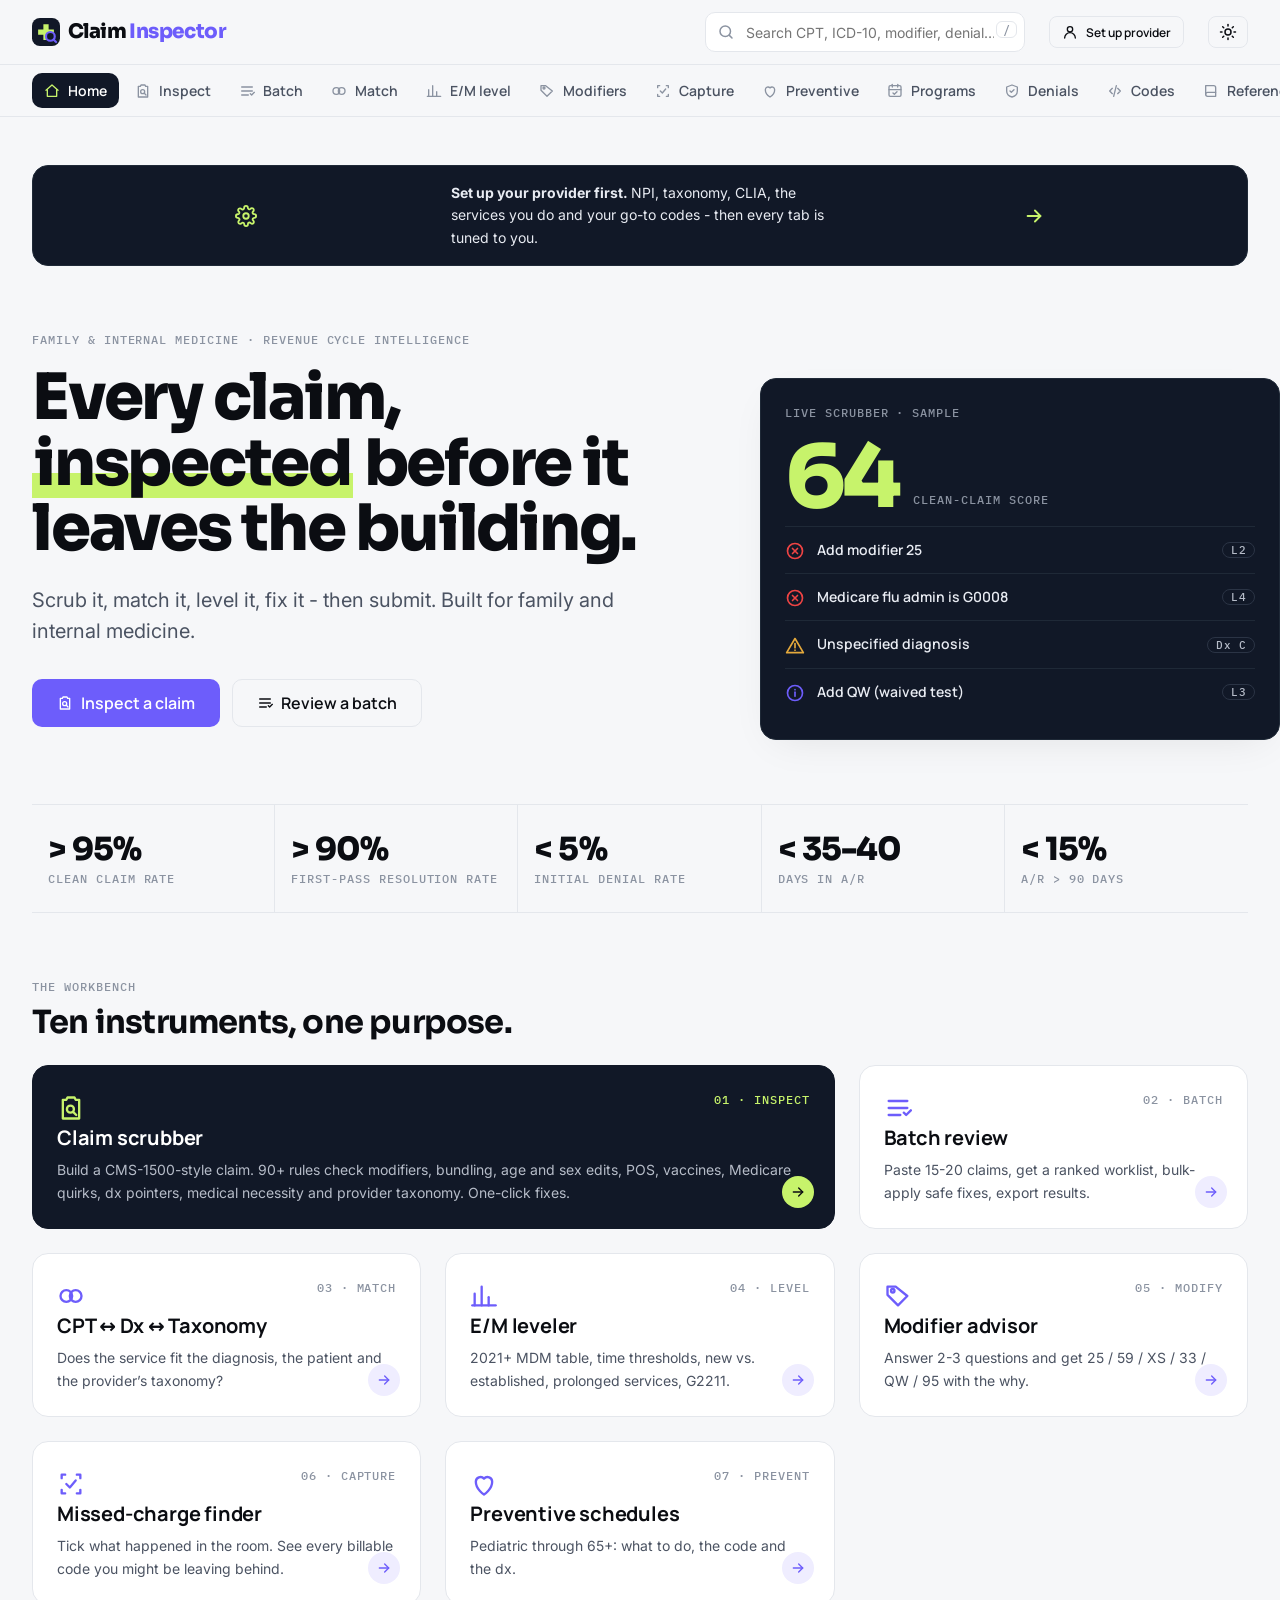
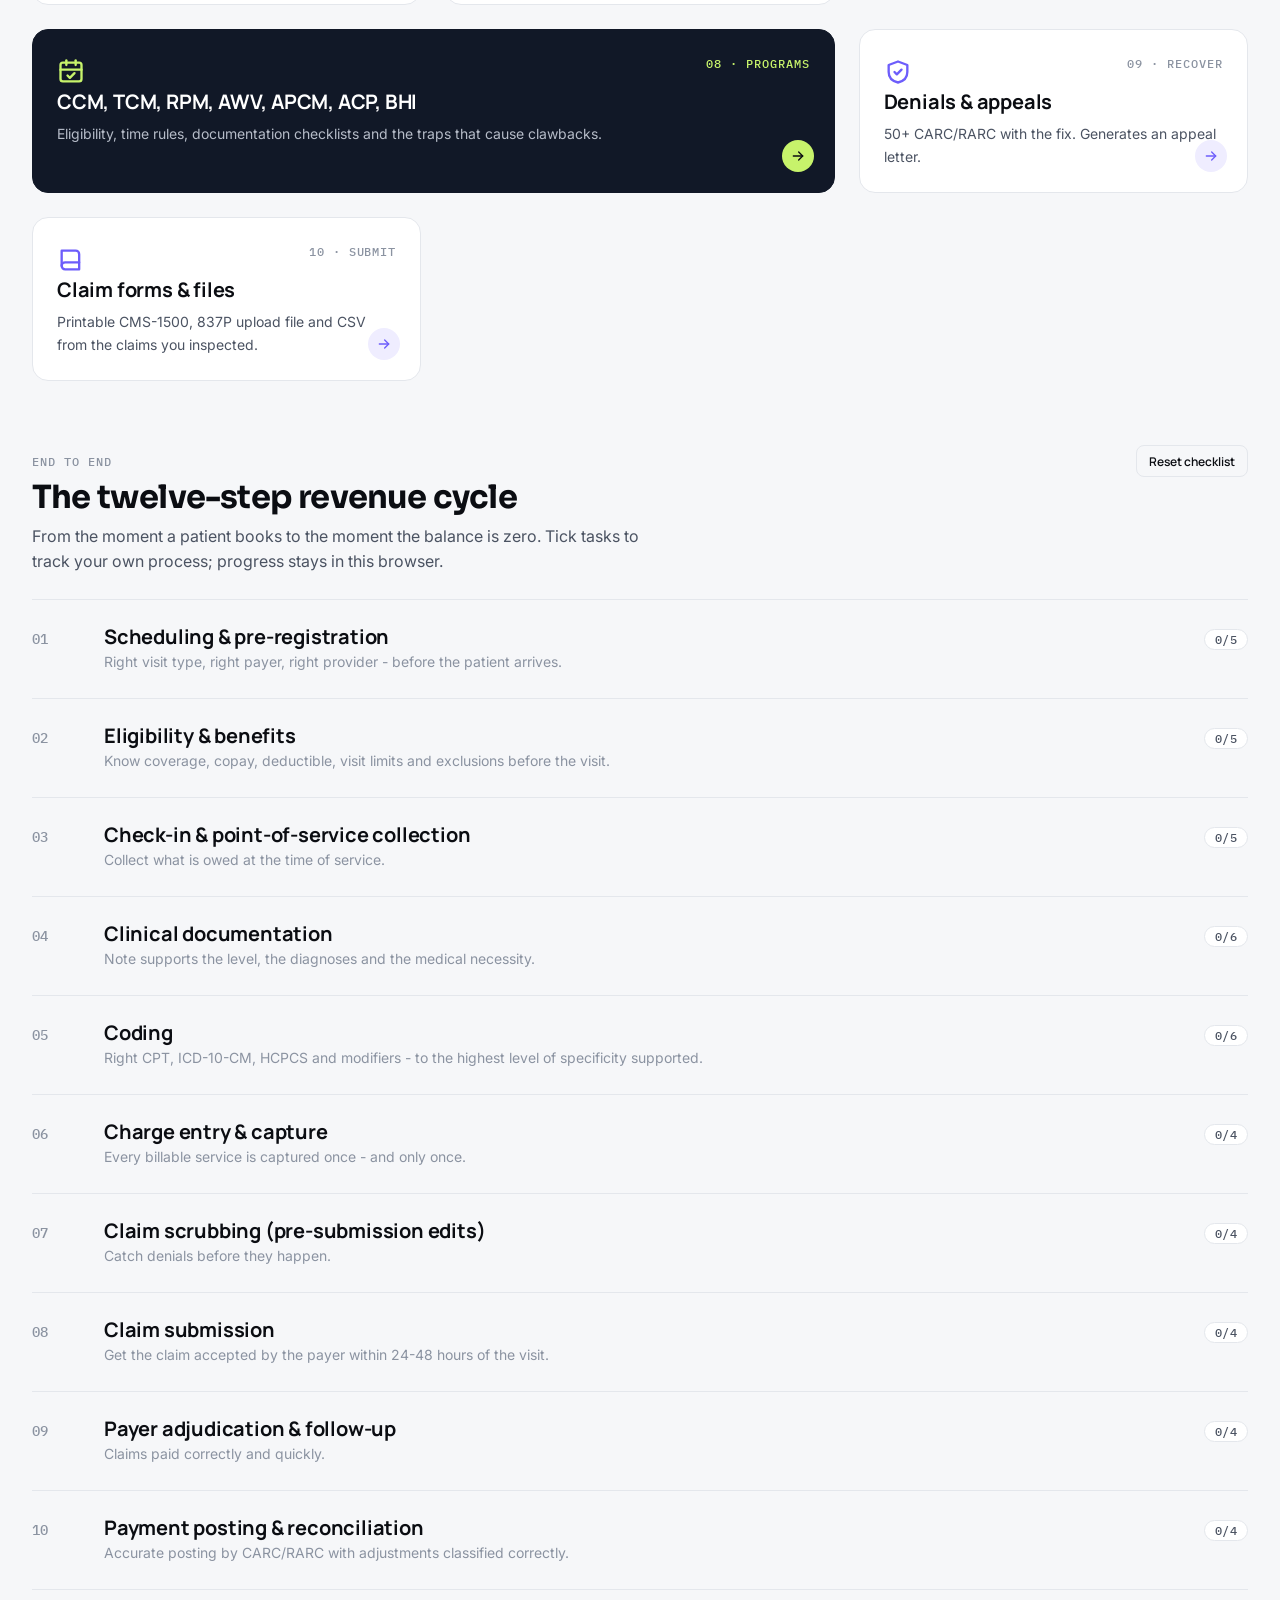
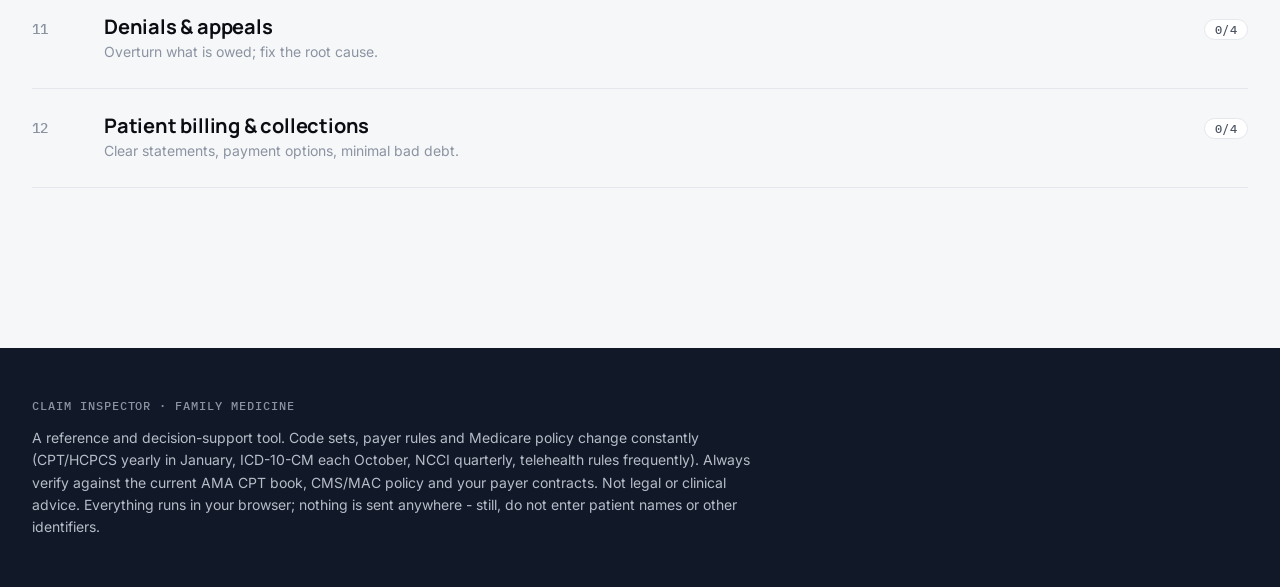
==== commit a9559760: "Add claim forms (CMS-1500 print, 837P, CSV), submission queue, practice record and multi-provider se" ====
--- a/claim-inspector/index.html
+++ b/claim-inspector/index.html
@@ -40,6 +40,7 @@
 <script src="data/reference.js"></script>
 <script src="engine.js"></script>
 <script src="ui-kit.js"></script>
+<script src="forms.js"></script>
 <script src="app.js"></script>
 </body>
 </html>
--- a/claim-inspector/styles.css
+++ b/claim-inspector/styles.css
@@ -275,3 +275,5 @@
 .svc[disabled] { cursor: default; opacity: .7; }
 .svc:focus-visible { outline: 2px solid var(--violet); outline-offset: 2px; }
 .chip .ico { width: 14px; height: 14px; vertical-align: -2px; }
+details.fold > summary .row { gap: 8px; }
+details.fold > summary .ico { color: var(--violet); }
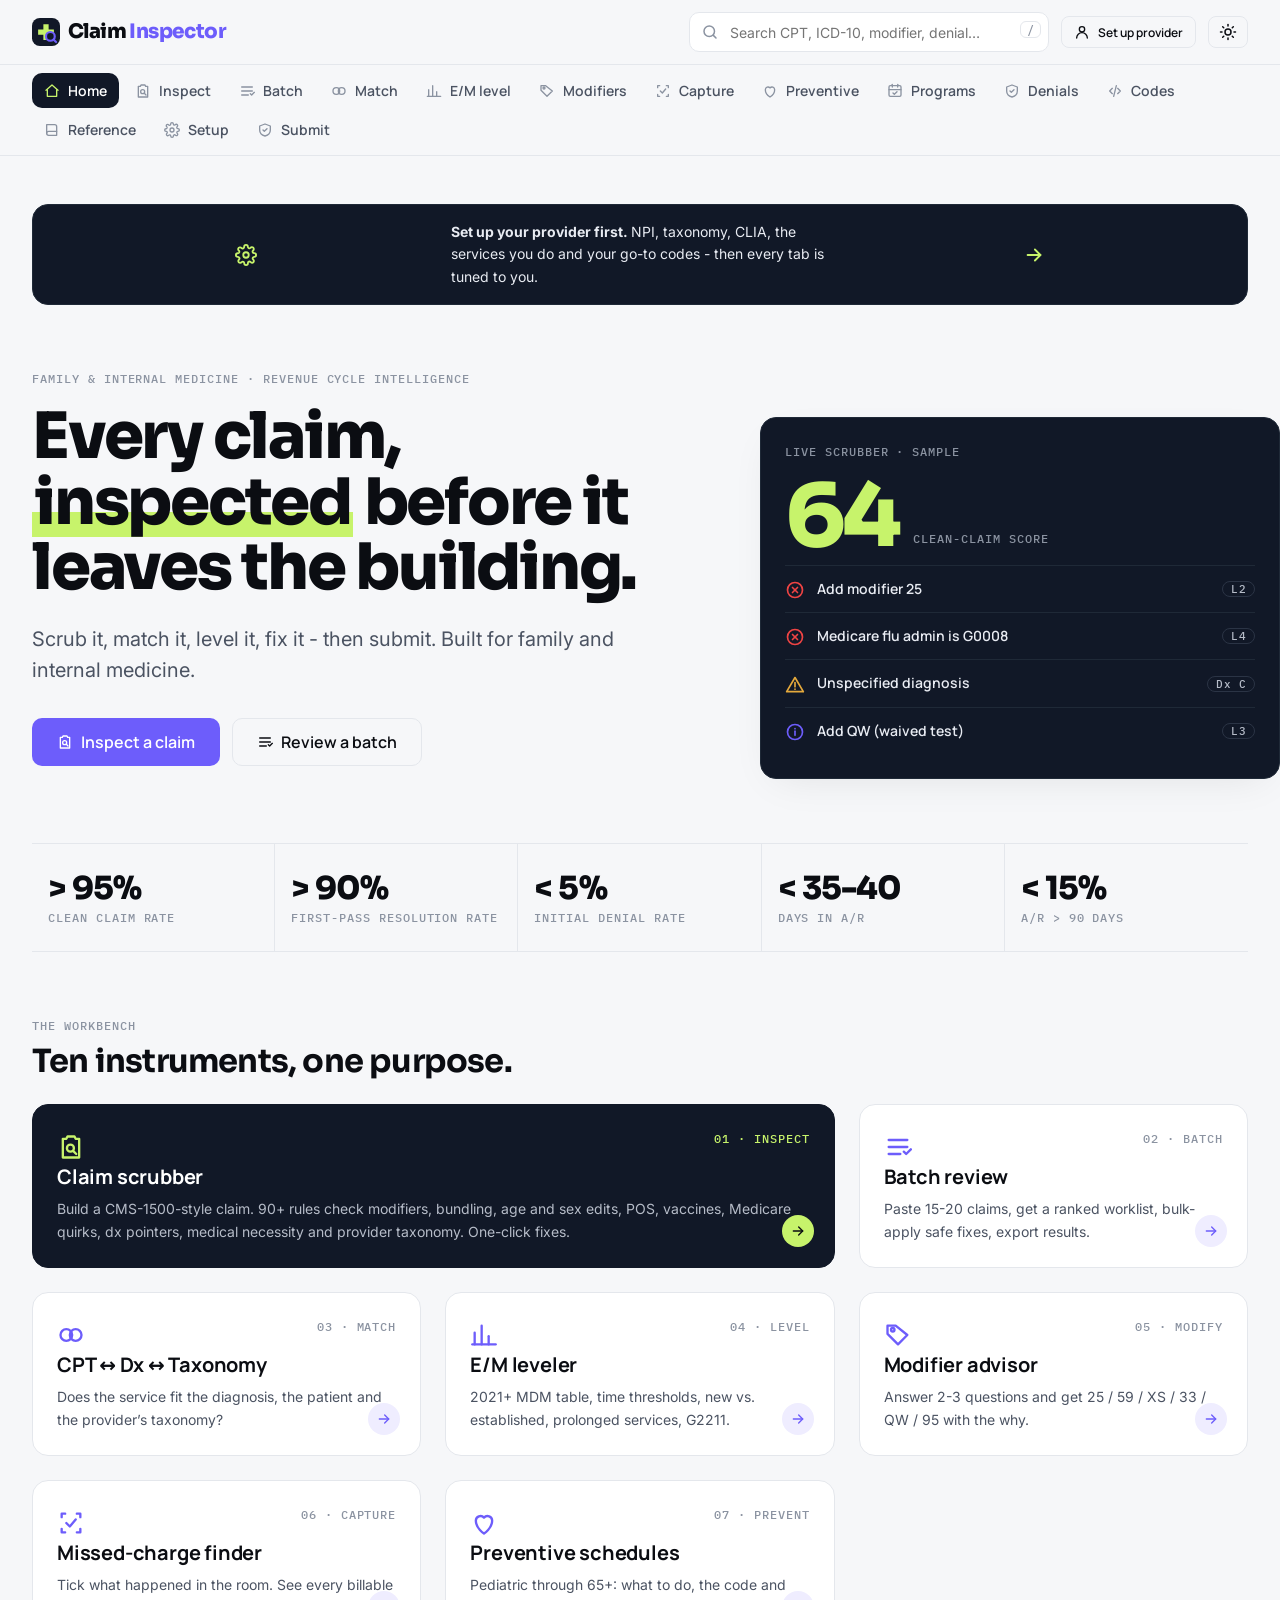
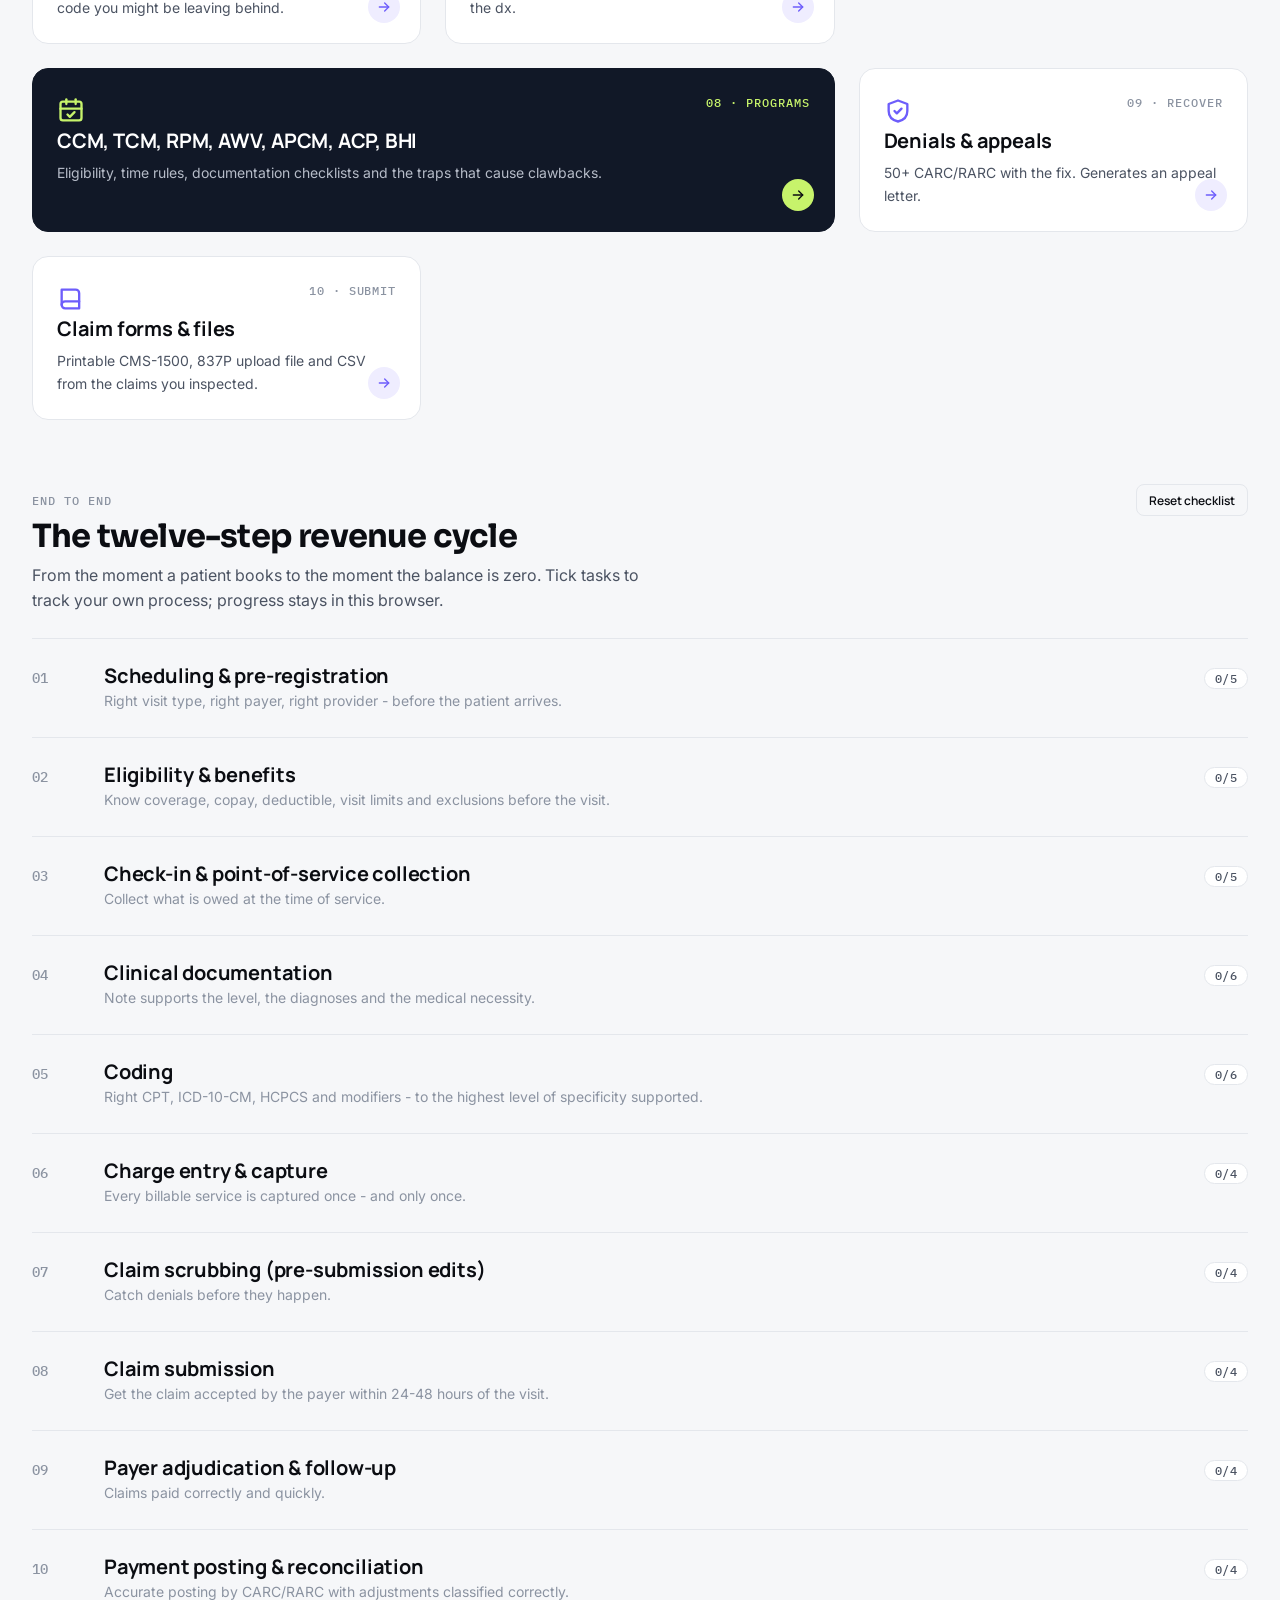
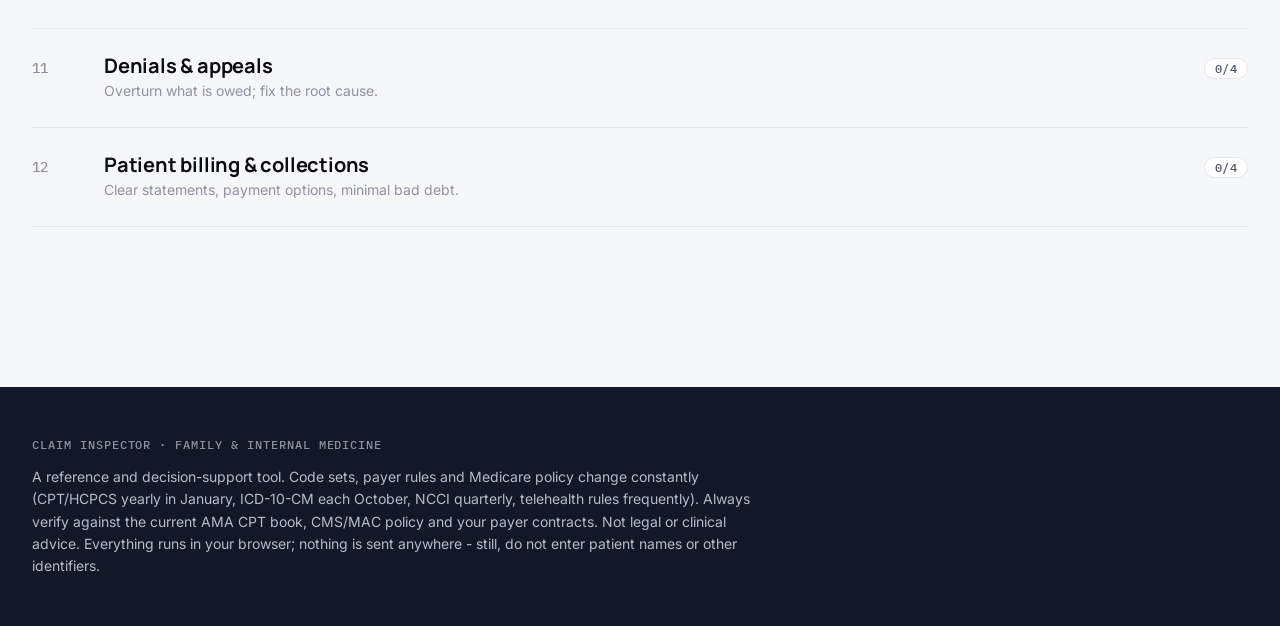
==== commit b43dcdb6: "Launch prep: responsive fixes across all pages, PWA (manifest, service worker, icons), GitHub Pages " ====
--- a/claim-inspector/index.html
+++ b/claim-inspector/index.html
@@ -4,6 +4,10 @@
 <meta charset="utf-8">
 <meta name="viewport" content="width=device-width, initial-scale=1">
 <title>Claim Inspector - Family Medicine Revenue Cycle Intelligence</title>
+<meta name="theme-color" content="#111827">
+<link rel="manifest" href="manifest.webmanifest">
+<link rel="icon" href="icon.svg" type="image/svg+xml">
+<link rel="apple-touch-icon" href="icon-192.png">
 <meta name="description" content="Offline family-medicine coding and RCM workbench: claim scrubber, CPT-Dx-taxonomy match, E/M leveler, modifier advisor, denials, preventive and care-management playbooks.">
 <link rel="preconnect" href="https://fonts.googleapis.com">
 <link rel="preconnect" href="https://fonts.gstatic.com" crossorigin>
@@ -30,7 +34,7 @@
 <main><div class="wrap" id="view"></div></main>
 <footer class="footer">
   <div class="wrap">
-    <div class="mono" style="color:#8B93A1">Claim Inspector · Family Medicine</div>
+    <div class="mono" style="color:#8B93A1">Claim Inspector · Family &amp; Internal Medicine</div>
     <p class="small" style="max-width:720px;margin:12px 0 0">A reference and decision-support tool. Code sets, payer rules and Medicare policy change constantly (CPT/HCPCS yearly in January, ICD-10-CM each October, NCCI quarterly, telehealth rules frequently). Always verify against the current AMA CPT book, CMS/MAC policy and your payer contracts. Not legal or clinical advice. Everything runs in your browser; nothing is sent anywhere - still, do not enter patient names or other identifiers.</p>
   </div>
 </footer>
@@ -42,5 +46,6 @@
 <script src="ui-kit.js"></script>
 <script src="forms.js"></script>
 <script src="app.js"></script>
+<script>if ("serviceWorker" in navigator && location.protocol !== "file:") navigator.serviceWorker.register("sw.js").catch(function () {});</script>
 </body>
 </html>
--- a/claim-inspector/styles.css
+++ b/claim-inspector/styles.css
@@ -277,3 +277,40 @@
 .chip .ico { width: 14px; height: 14px; vertical-align: -2px; }
 details.fold > summary .row { gap: 8px; }
 details.fold > summary .ico { color: var(--violet); }
+
+/* ---- Launch polish: layout fixes ---- */
+.grid > * { min-width: 0; }
+.pill { white-space: normal; }
+.pill.where, .chips .pill { white-space: nowrap; }
+.nav .wrap { flex-wrap: wrap; }
+@media (max-width: 1023px) { .nav .wrap { flex-wrap: nowrap; -webkit-mask-image: linear-gradient(90deg, #000 88%, transparent); mask-image: linear-gradient(90deg, #000 88%, transparent); } }
+.top .wrap { gap: var(--s3); }
+.search { flex: 1 1 200px; width: auto; max-width: 360px; min-width: 0; }
+.who { flex: none; }
+@media (max-width: 639px) {
+  .top .wrap { height: 56px; }
+  .brand span { display: none; }
+  .search { max-width: none; }
+  .search kbd { display: none; }
+  .who { max-width: 44px; padding: 0 10px; } .who .ico + * { display: none; }
+  .who { font-size: 0; } .who .ico { font-size: 14px; }
+  .display { font-size: 36px; }
+  .page-head h1 { font-size: 30px; }
+  .lede, .page-head p { font-size: 16px; }
+  main { padding-top: var(--s8); }
+  .card { padding: var(--s4); border-radius: 12px; }
+  .score { font-size: 64px; }
+  .statstrip { grid-template-columns: 1fr 1fr; }
+  .stat:nth-child(2n) { border-right: 0; }
+  .tiles { grid-template-columns: 1fr 1fr; }
+  .scorebox, .row.between { flex-wrap: wrap; }
+  details.fold > summary { flex-wrap: wrap; gap: 8px; }
+  .lrow { grid-template-columns: 1.2fr 1fr .7fr; }
+  .svcgrid { grid-template-columns: 1fr; }
+  .hero-aside .card { padding: var(--s4); }
+}
+details.fold > summary { align-items: center; gap: 12px; }
+details.fold > summary > .pill { max-width: 100%; }
+.footer .mono { color: #8B93A1; }
+.btn[disabled] { opacity: .45; cursor: not-allowed; transform: none !important; box-shadow: none !important; }
+@media (max-width: 639px) { #who .btn { font-size: 0; width: 40px; padding: 0; justify-content: center; } #who .btn .ico { width: 18px; height: 18px; } }
